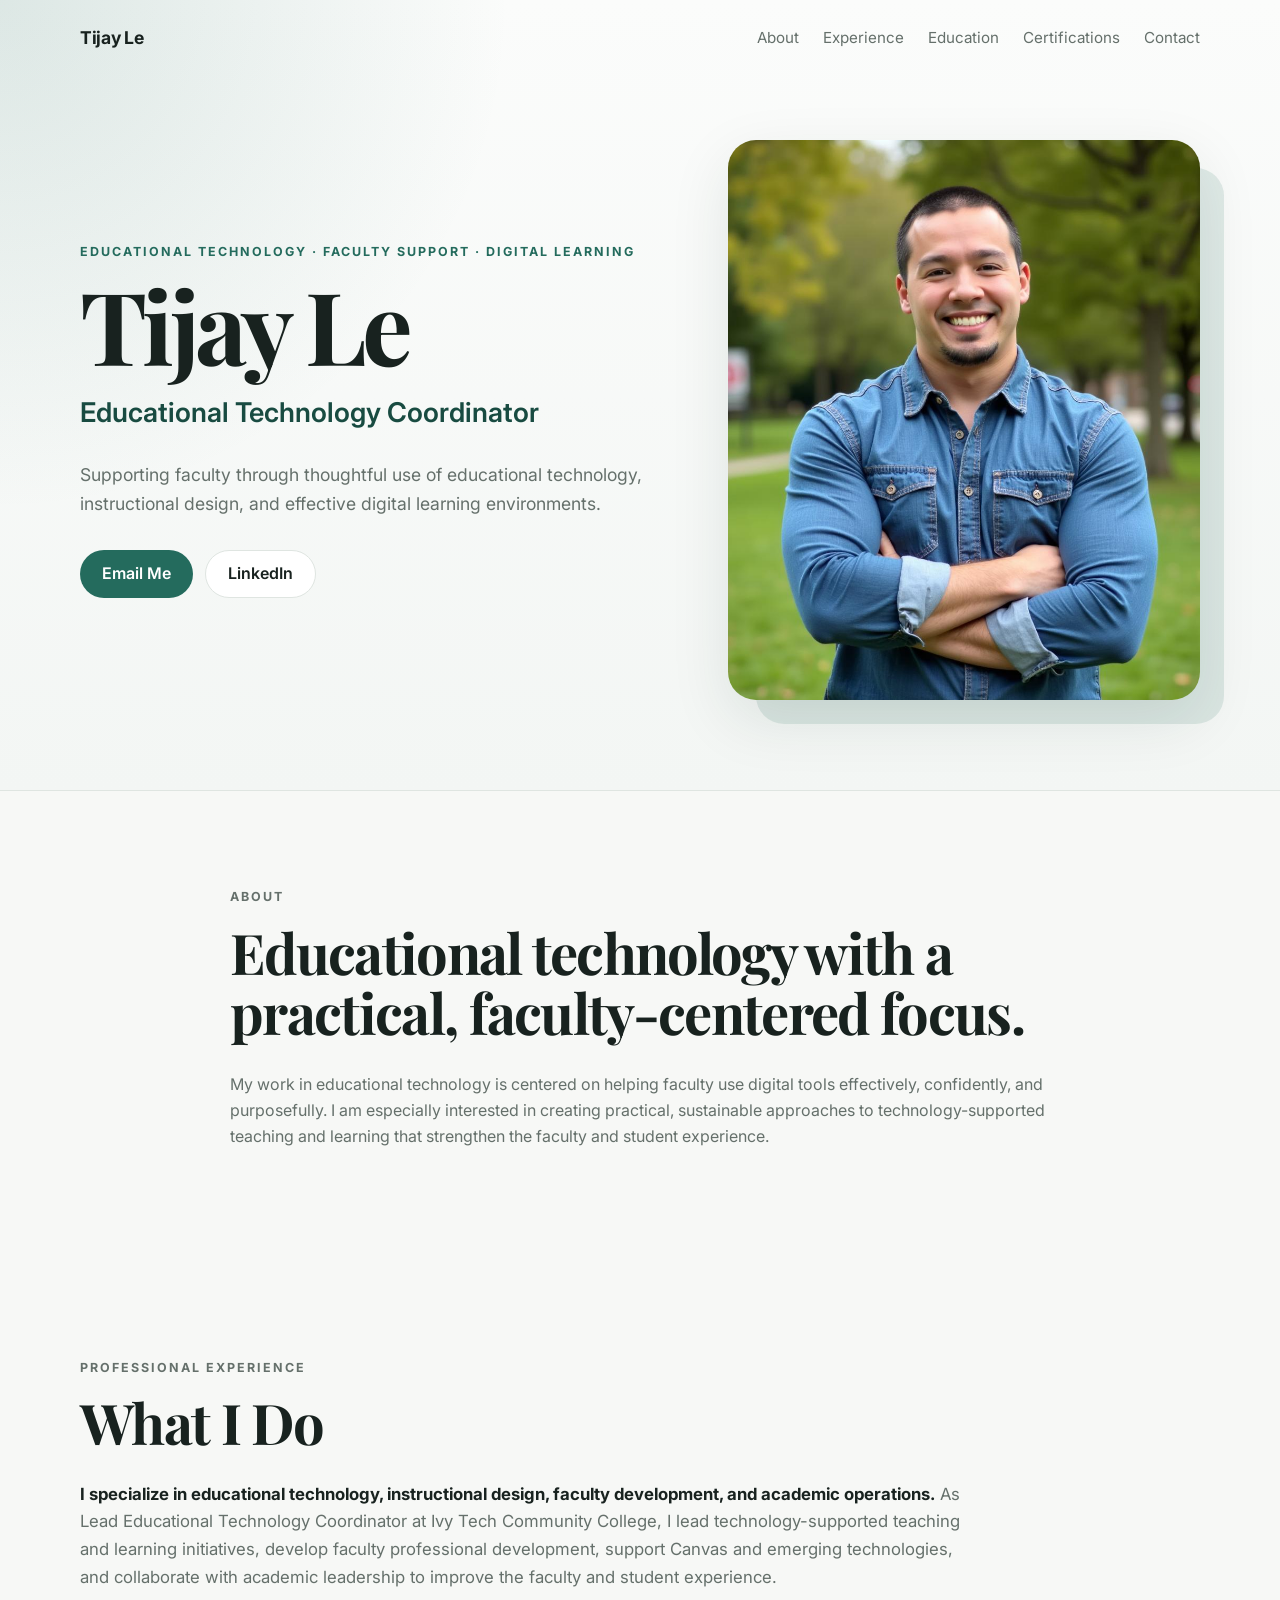
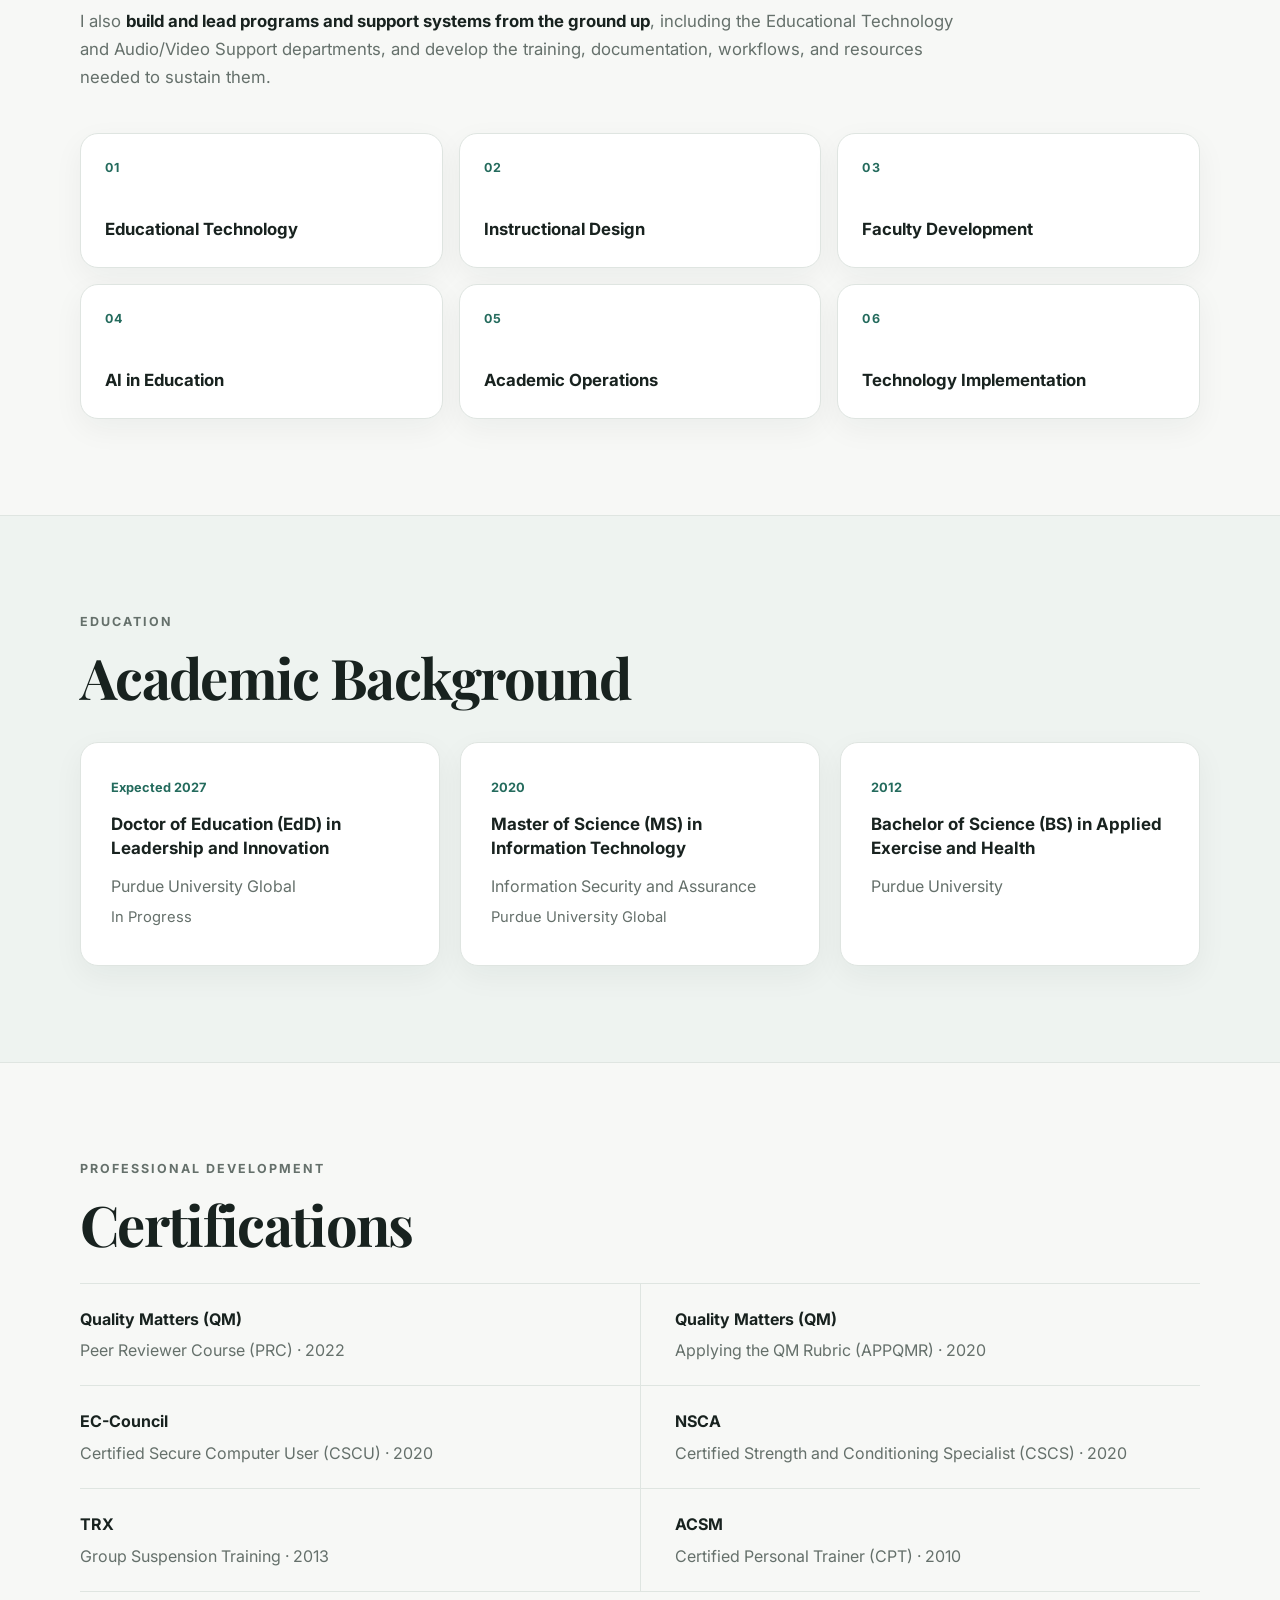
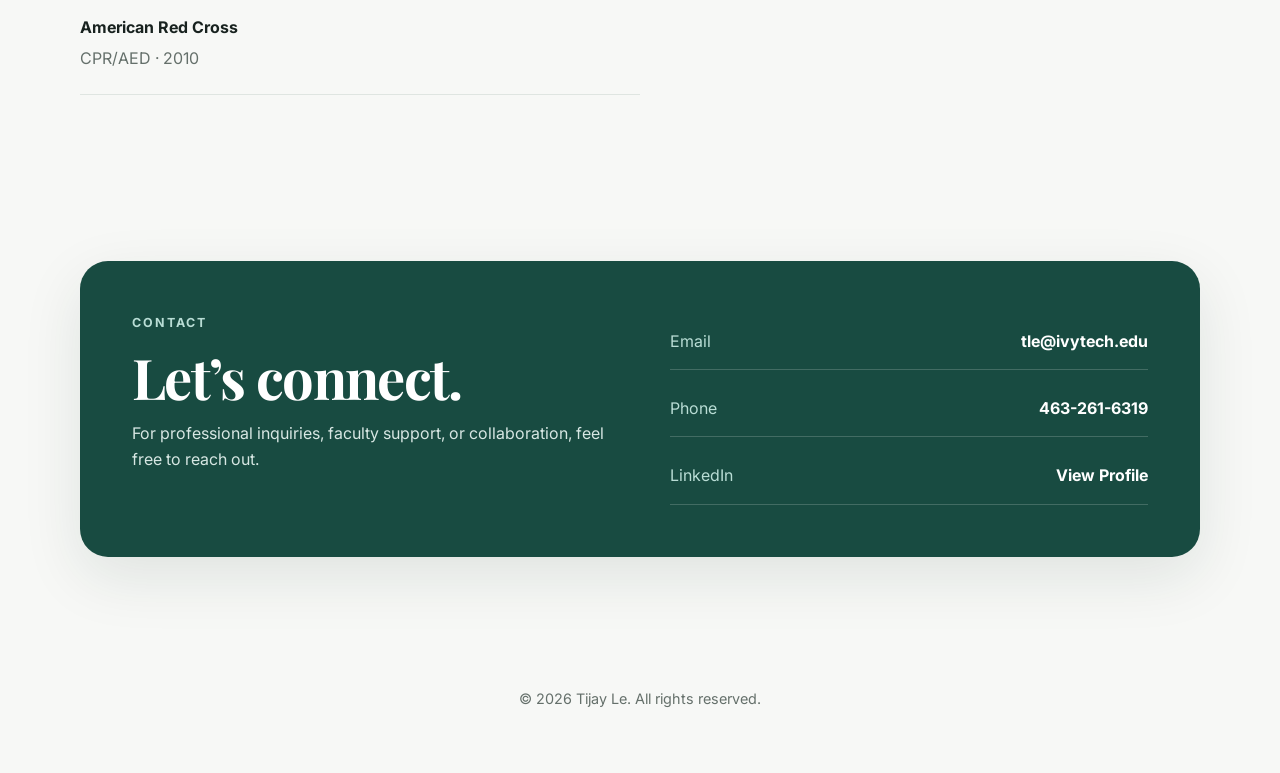
==== index.html @ 530d63e4 "Add files via upload" ====
<!DOCTYPE html>
<html lang="en">
<head>
  <meta charset="UTF-8" />
  <meta name="viewport" content="width=device-width, initial-scale=1.0" />
  <meta name="description" content="Professional profile and contact information for Tijay Le, Educational Technology Coordinator." />
  <title>Tijay Le | Educational Technology Coordinator</title>
  <link rel="preconnect" href="https://fonts.googleapis.com">
  <link rel="preconnect" href="https://fonts.gstatic.com" crossorigin>
  <link href="https://fonts.googleapis.com/css2?family=Inter:wght@400;500;600;700&family=Playfair+Display:wght@700&display=swap" rel="stylesheet">
  <link rel="stylesheet" href="styles.css" />
</head>
<body>
  <header class="hero">
    <nav class="nav container">
      <a class="brand" href="#top">Tijay Le</a>
      <div class="nav-links">
        <a href="#about">About</a>
        <a href="#experience">Experience</a>
        <a href="#education">Education</a>
        <a href="#certifications">Certifications</a>
        <a href="#contact">Contact</a>
      </div>
    </nav>

    <div id="top" class="hero-content container">
      <div class="hero-text">
        <p class="eyebrow">Educational Technology · Faculty Support · Digital Learning</p>
        <h1>Tijay Le</h1>
        <h2>Educational Technology Coordinator</h2>
        <p class="intro">
          Supporting faculty through thoughtful use of educational technology,
          instructional design, and effective digital learning environments.
        </p>
        <div class="hero-actions">
          <a class="button primary" href="mailto:tle@ivytech.edu">Email Me</a>
          <a class="button secondary" href="https://www.linkedin.com/in/tijay-le-msit-1ab951109" target="_blank" rel="noopener noreferrer">LinkedIn</a>
        </div>
      </div>

      <div class="photo-wrap">
        <img src="profile.jpg" alt="Professional portrait of Tijay Le" />
      </div>
    </div>
  </header>

  <main>
    <section id="about" class="section">
      <div class="container narrow">
        <p class="section-kicker">About</p>
        <h2>Educational technology with a practical, faculty-centered focus.</h2>
        <p>
          My work in educational technology is centered on helping faculty use digital tools
          effectively, confidently, and purposefully. I am especially interested in creating practical,
          sustainable approaches to technology-supported teaching and learning that strengthen the
          faculty and student experience.
        </p>
      </div>
    </section>


    <section id="experience" class="section experience-section">
      <div class="container">
        <p class="section-kicker">Professional Experience</p>
        <h2>What I Do</h2>

        <div class="experience-copy">
          <p>
            <strong>I specialize in educational technology, instructional design, faculty development,
            and academic operations.</strong> As Lead Educational Technology Coordinator at Ivy Tech
            Community College, I lead technology-supported teaching and learning initiatives, develop
            faculty professional development, support Canvas and emerging technologies, and collaborate
            with academic leadership to improve the faculty and student experience.
          </p>
          <p>
            I also <strong>build and lead programs and support systems from the ground up</strong>,
            including the Educational Technology and Audio/Video Support departments, and develop the
            training, documentation, workflows, and resources needed to sustain them.
          </p>
        </div>

        <div class="specialty-grid">
          <div class="specialty-card"><span class="specialty-icon">01</span><strong>Educational Technology</strong></div>
          <div class="specialty-card"><span class="specialty-icon">02</span><strong>Instructional Design</strong></div>
          <div class="specialty-card"><span class="specialty-icon">03</span><strong>Faculty Development</strong></div>
          <div class="specialty-card"><span class="specialty-icon">04</span><strong>AI in Education</strong></div>
          <div class="specialty-card"><span class="specialty-icon">05</span><strong>Academic Operations</strong></div>
          <div class="specialty-card"><span class="specialty-icon">06</span><strong>Technology Implementation</strong></div>
        </div>
      </div>
    </section>

    <section id="education" class="section alt">
      <div class="container">
        <p class="section-kicker">Education</p>
        <h2>Academic Background</h2>

        <div class="cards">
          <article class="card">
            <span class="year">Expected 2027</span>
            <h3>Doctor of Education (EdD) in Leadership and Innovation</h3>
            <p>Purdue University Global</p>
            <p class="muted">In Progress</p>
          </article>

          <article class="card">
            <span class="year">2020</span>
            <h3>Master of Science (MS) in Information Technology</h3>
            <p>Information Security and Assurance</p>
            <p class="muted">Purdue University Global</p>
          </article>

          <article class="card">
            <span class="year">2012</span>
            <h3>Bachelor of Science (BS) in Applied Exercise and Health</h3>
            <p>Purdue University</p>
          </article>
        </div>
      </div>
    </section>

    <section id="certifications" class="section">
      <div class="container">
        <p class="section-kicker">Professional Development</p>
        <h2>Certifications</h2>

        <div class="cert-grid">
          <div class="cert"><strong>Quality Matters (QM)</strong><span>Peer Reviewer Course (PRC) · 2022</span></div>
          <div class="cert"><strong>Quality Matters (QM)</strong><span>Applying the QM Rubric (APPQMR) · 2020</span></div>
          <div class="cert"><strong>EC-Council</strong><span>Certified Secure Computer User (CSCU) · 2020</span></div>
          <div class="cert"><strong>NSCA</strong><span>Certified Strength and Conditioning Specialist (CSCS) · 2020</span></div>
          <div class="cert"><strong>TRX</strong><span>Group Suspension Training · 2013</span></div>
          <div class="cert"><strong>ACSM</strong><span>Certified Personal Trainer (CPT) · 2010</span></div>
          <div class="cert"><strong>American Red Cross</strong><span>CPR/AED · 2010</span></div>
        </div>
      </div>
    </section>

    <section id="contact" class="section contact-section">
      <div class="container contact-box">
        <div>
          <p class="section-kicker">Contact</p>
          <h2>Let’s connect.</h2>
          <p>For professional inquiries, faculty support, or collaboration, feel free to reach out.</p>
        </div>

        <div class="contact-links">
          <a href="mailto:tle@ivytech.edu">
            <span>Email</span>
            <strong>tle@ivytech.edu</strong>
          </a>
          <a href="tel:+14632616319">
            <span>Phone</span>
            <strong>463-261-6319</strong>
          </a>
          <a href="https://www.linkedin.com/in/tijay-le-msit-1ab951109" target="_blank" rel="noopener noreferrer">
            <span>LinkedIn</span>
            <strong>View Profile</strong>
          </a>
        </div>
      </div>
    </section>
  </main>

  <footer>
    <div class="container">
      <p>&copy; <span id="year"></span> Tijay Le. All rights reserved.</p>
    </div>
  </footer>

  <script>
    document.getElementById("year").textContent = new Date().getFullYear();
  </script>
</body>
</html>
---- styles.css ----
:root {
  --bg: #f7f8f6;
  --surface: #ffffff;
  --text: #18221f;
  --muted: #65706b;
  --accent: #246b5d;
  --accent-dark: #184b41;
  --line: #dfe5e1;
  --shadow: 0 20px 60px rgba(20, 45, 38, 0.10);
  --radius: 18px;
}

* {
  box-sizing: border-box;
}

html {
  scroll-behavior: smooth;
}

body {
  margin: 0;
  font-family: "Inter", system-ui, -apple-system, BlinkMacSystemFont, "Segoe UI", sans-serif;
  background: var(--bg);
  color: var(--text);
  line-height: 1.65;
}

a {
  color: inherit;
  text-decoration: none;
}

.container {
  width: min(1120px, calc(100% - 40px));
  margin: 0 auto;
}

.narrow {
  max-width: 820px;
}

.hero {
  background:
    radial-gradient(circle at top left, rgba(36, 107, 93, 0.14), transparent 34%),
    linear-gradient(180deg, #fbfcfb 0%, #f3f6f4 100%);
  border-bottom: 1px solid var(--line);
}

.nav {
  min-height: 76px;
  display: flex;
  align-items: center;
  justify-content: space-between;
  gap: 24px;
}

.brand {
  font-weight: 700;
  letter-spacing: -0.02em;
  font-size: 1.1rem;
}

.nav-links {
  display: flex;
  gap: 24px;
  color: var(--muted);
  font-size: 0.95rem;
}

.nav-links a:hover {
  color: var(--accent);
}

.hero-content {
  min-height: 650px;
  display: grid;
  grid-template-columns: 1.1fr 0.9fr;
  align-items: center;
  gap: 72px;
  padding: 64px 0 90px;
}

.eyebrow,
.section-kicker {
  text-transform: uppercase;
  letter-spacing: 0.16em;
  font-size: 0.78rem;
  font-weight: 700;
  color: var(--accent);
  margin-bottom: 14px;
}

h1, h2, h3, p {
  margin-top: 0;
}

.hero h1 {
  font-family: "Playfair Display", Georgia, serif;
  font-size: clamp(3.6rem, 8vw, 6.3rem);
  line-height: 0.95;
  letter-spacing: -0.045em;
  margin-bottom: 18px;
}

.hero h2 {
  font-size: clamp(1.25rem, 3vw, 1.7rem);
  font-weight: 600;
  color: var(--accent-dark);
  margin-bottom: 24px;
}

.intro {
  color: var(--muted);
  font-size: 1.1rem;
  max-width: 660px;
}

.hero-actions {
  display: flex;
  flex-wrap: wrap;
  gap: 12px;
  margin-top: 32px;
}

.button {
  display: inline-flex;
  align-items: center;
  justify-content: center;
  min-height: 48px;
  padding: 0 22px;
  border-radius: 999px;
  font-weight: 600;
  transition: 0.2s ease;
}

.button.primary {
  background: var(--accent);
  color: #fff;
}

.button.primary:hover {
  background: var(--accent-dark);
  transform: translateY(-1px);
}

.button.secondary {
  border: 1px solid var(--line);
  background: var(--surface);
}

.button.secondary:hover {
  border-color: var(--accent);
  color: var(--accent);
}

.photo-wrap {
  position: relative;
}

.photo-wrap::before {
  content: "";
  position: absolute;
  inset: 28px -24px -24px 28px;
  border-radius: 28px;
  background: rgba(36, 107, 93, 0.12);
  z-index: 0;
}

.photo-wrap img {
  position: relative;
  z-index: 1;
  display: block;
  width: 100%;
  max-height: 560px;
  object-fit: cover;
  object-position: center top;
  border-radius: 28px;
  box-shadow: var(--shadow);
}

.section {
  padding: 96px 0;
}

.section.alt {
  background: #eef3f0;
  border-top: 1px solid var(--line);
  border-bottom: 1px solid var(--line);
}

.section h2 {
  font-family: "Playfair Display", Georgia, serif;
  font-size: clamp(2.2rem, 5vw, 3.5rem);
  line-height: 1.08;
  letter-spacing: -0.03em;
  margin-bottom: 28px;
}

.section p {
  color: var(--muted);
}

.cards {
  display: grid;
  grid-template-columns: repeat(3, 1fr);
  gap: 20px;
  margin-top: 34px;
}

.card {
  background: var(--surface);
  padding: 30px;
  border: 1px solid var(--line);
  border-radius: var(--radius);
  box-shadow: 0 10px 30px rgba(20, 45, 38, 0.05);
}

.year {
  display: inline-block;
  font-size: 0.8rem;
  font-weight: 700;
  color: var(--accent);
  margin-bottom: 14px;
}

.card h3 {
  font-size: 1.06rem;
  line-height: 1.45;
  margin-bottom: 12px;
}

.card p {
  margin-bottom: 6px;
}

.muted {
  font-size: 0.92rem;
}

.cert-grid {
  display: grid;
  grid-template-columns: repeat(2, 1fr);
  border-top: 1px solid var(--line);
  margin-top: 28px;
}

.cert {
  display: flex;
  flex-direction: column;
  gap: 5px;
  padding: 22px 18px 22px 0;
  border-bottom: 1px solid var(--line);
}

.cert:nth-child(odd) {
  padding-right: 34px;
}

.cert:nth-child(even) {
  padding-left: 34px;
  border-left: 1px solid var(--line);
}

.cert span {
  color: var(--muted);
}

.contact-section {
  padding-top: 70px;
}

.contact-box {
  background: var(--accent-dark);
  color: #fff;
  padding: 52px;
  border-radius: 28px;
  display: grid;
  grid-template-columns: 1fr 1fr;
  gap: 60px;
  box-shadow: var(--shadow);
}

.contact-box .section-kicker {
  color: #b9ddd5;
}

.contact-box h2 {
  margin-bottom: 12px;
}

.contact-box p {
  color: #d7e7e3;
}

.contact-links {
  display: grid;
  gap: 10px;
}

.contact-links a {
  display: flex;
  align-items: center;
  justify-content: space-between;
  gap: 20px;
  padding: 15px 0;
  border-bottom: 1px solid rgba(255,255,255,0.18);
}

.contact-links span {
  color: #b9ddd5;
}

footer {
  padding: 34px 0 48px;
  color: var(--muted);
  text-align: center;
  font-size: 0.9rem;
}


.experience-copy {
  max-width: 900px;
  font-size: 1.05rem;
  margin-bottom: 42px;
}

.experience-copy strong {
  color: var(--text);
}

.specialty-grid {
  display: grid;
  grid-template-columns: repeat(3, 1fr);
  gap: 16px;
}

.specialty-card {
  min-height: 135px;
  padding: 24px;
  background: var(--surface);
  border: 1px solid var(--line);
  border-radius: var(--radius);
  display: flex;
  flex-direction: column;
  justify-content: space-between;
  box-shadow: 0 10px 30px rgba(20, 45, 38, 0.05);
  transition: transform 0.2s ease, border-color 0.2s ease;
}

.specialty-card:hover {
  transform: translateY(-3px);
  border-color: var(--accent);
}

.specialty-icon {
  color: var(--accent);
  font-size: 0.78rem;
  font-weight: 700;
  letter-spacing: 0.1em;
}

.specialty-card strong {
  font-size: 1.05rem;
}


@media (max-width: 820px) {
  .nav-links {
    display: none;
  }

  .hero-content {
    grid-template-columns: 1fr;
    min-height: auto;
    gap: 48px;
    padding-top: 40px;
  }

  .photo-wrap {
    max-width: 520px;
  }

  .cards,
  .specialty-grid,
  .contact-box {
    grid-template-columns: 1fr;
  }

  .cert-grid {
    grid-template-columns: 1fr;
  }

  .cert:nth-child(even) {
    padding-left: 0;
    border-left: 0;
  }

  .cert:nth-child(odd) {
    padding-right: 0;
  }

  .contact-box {
    padding: 34px 26px;
    gap: 30px;
  }
}

@media (max-width: 520px) {
  .container {
    width: min(100% - 28px, 1120px);
  }

  .hero h1 {
    font-size: 3.2rem;
  }

  .section {
    padding: 72px 0;
  }

  .contact-links a {
    flex-direction: column;
    align-items: flex-start;
    gap: 2px;
  }
}
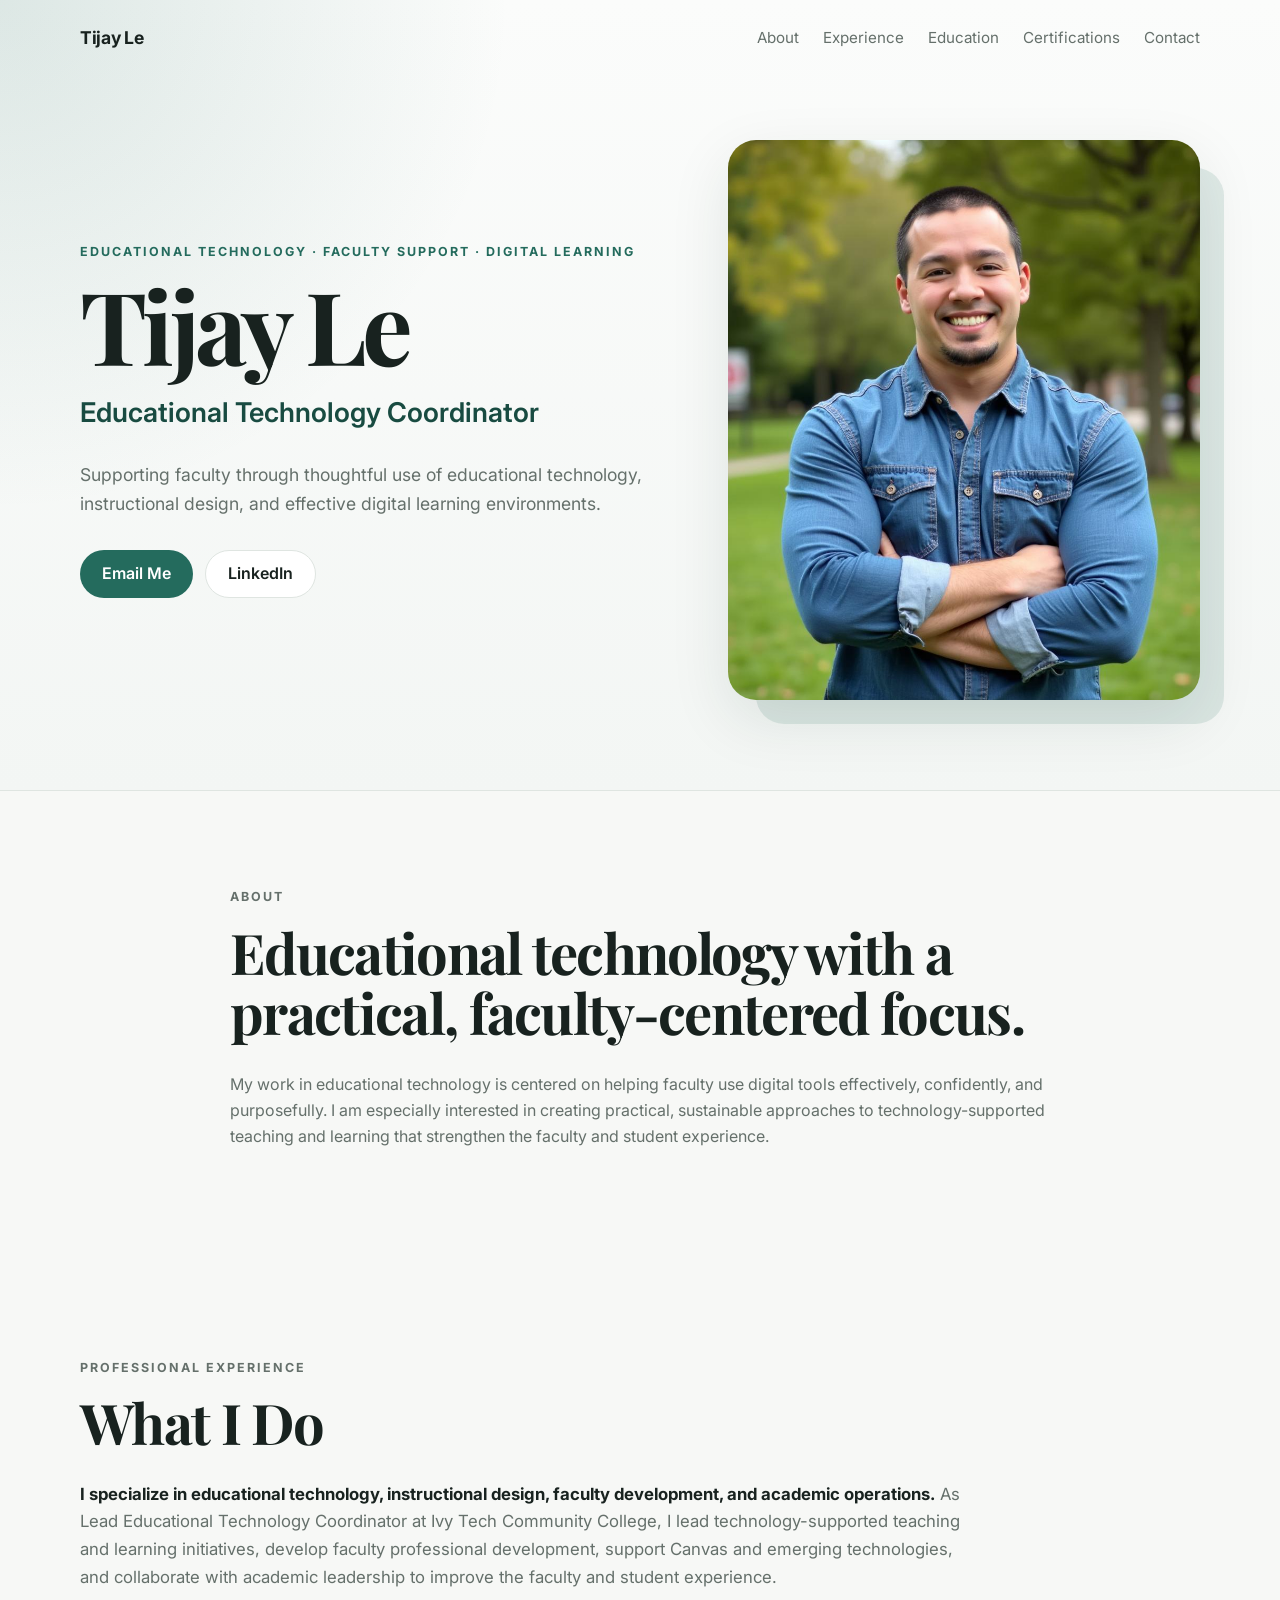
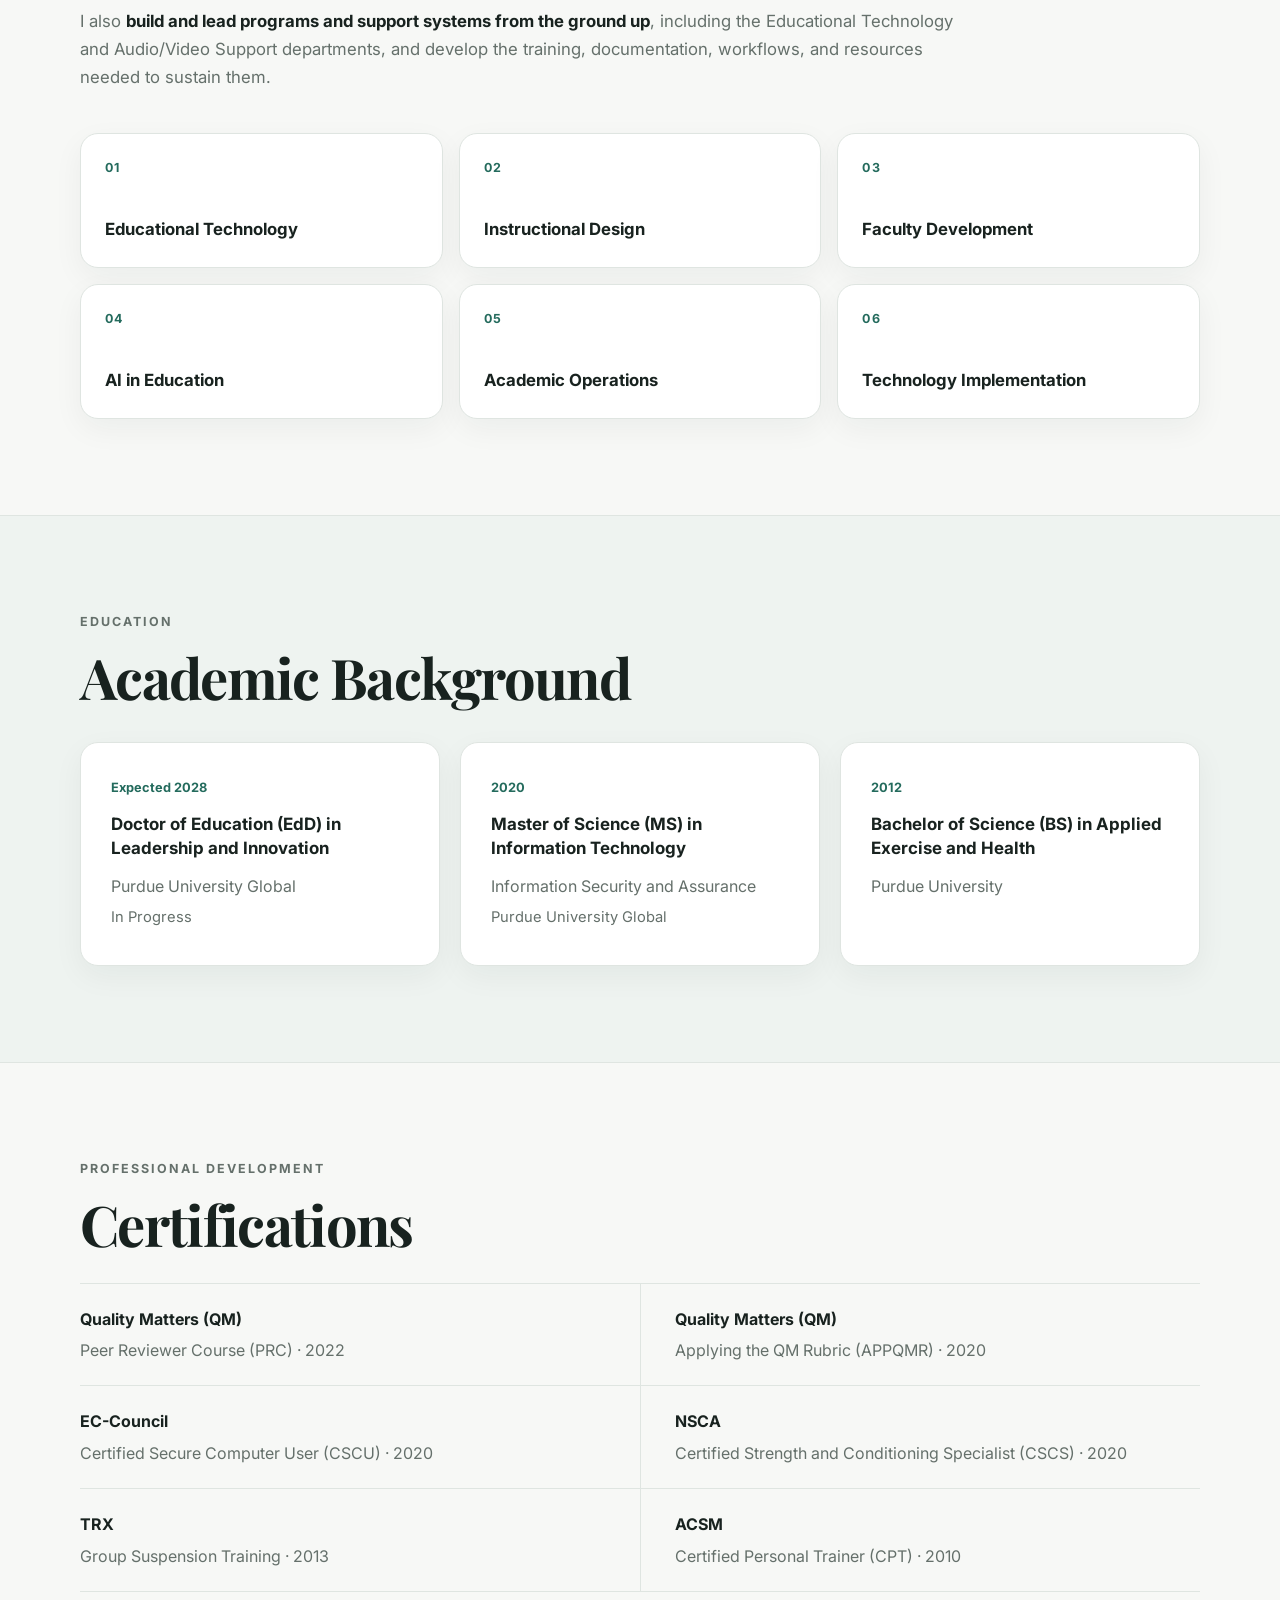
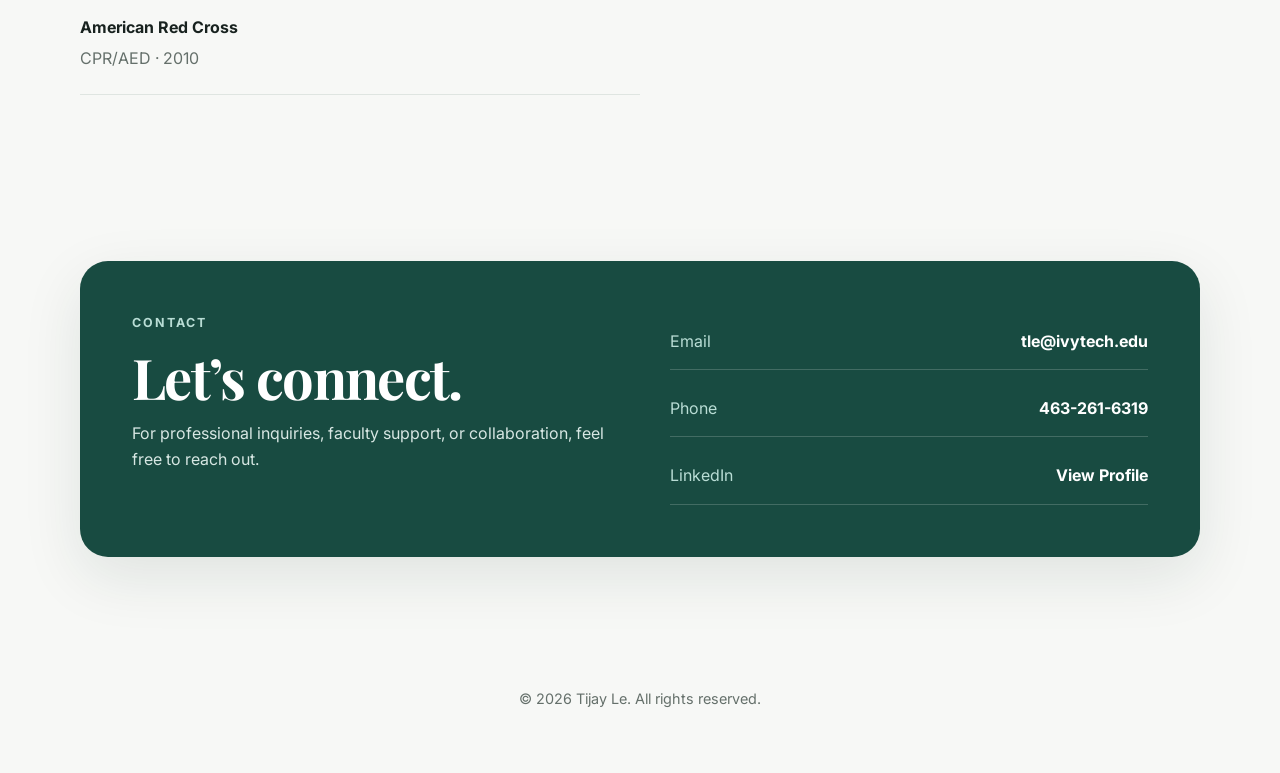
==== commit 16dbeac2: "Update expected graduation year from 2027 to 2028" ====
--- a/index.html
+++ b/index.html
@@ -97,7 +97,7 @@
 
         <div class="cards">
           <article class="card">
-            <span class="year">Expected 2027</span>
+            <span class="year">Expected 2028</span>
             <h3>Doctor of Education (EdD) in Leadership and Innovation</h3>
             <p>Purdue University Global</p>
             <p class="muted">In Progress</p>
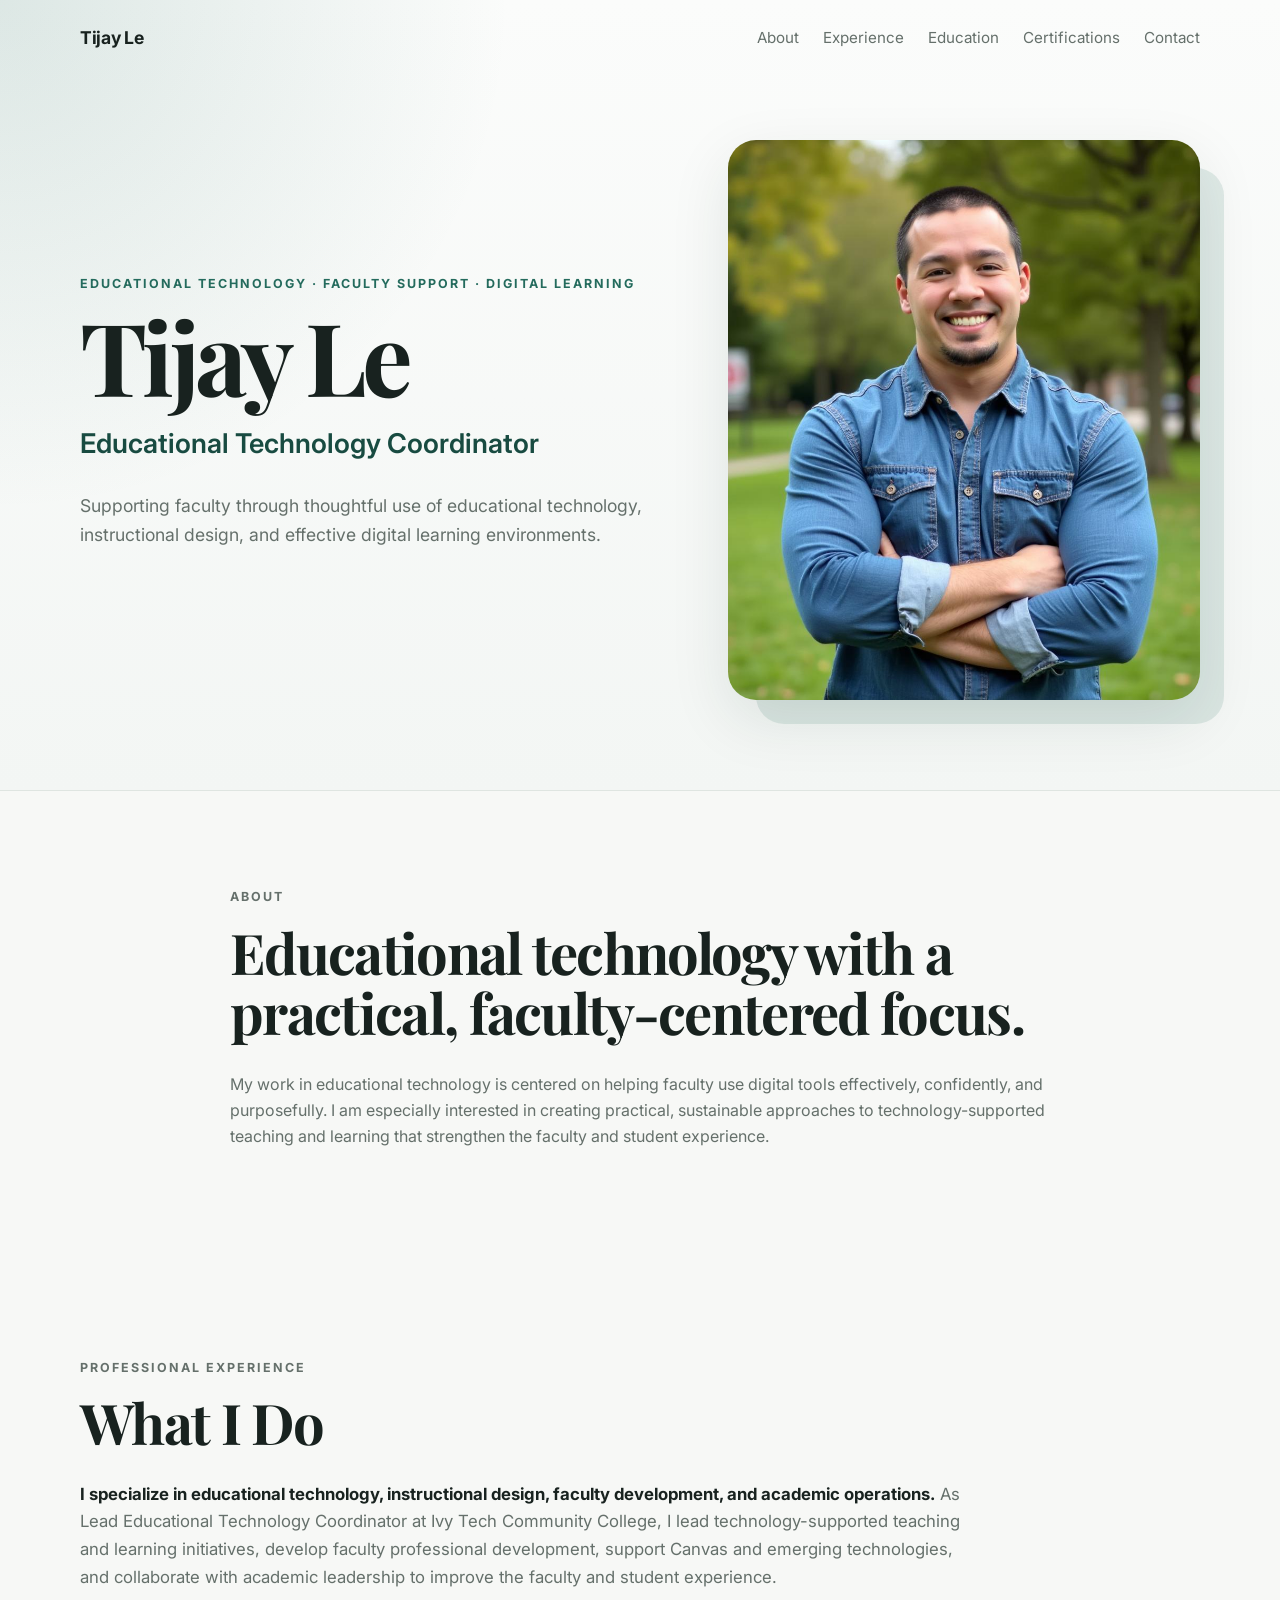
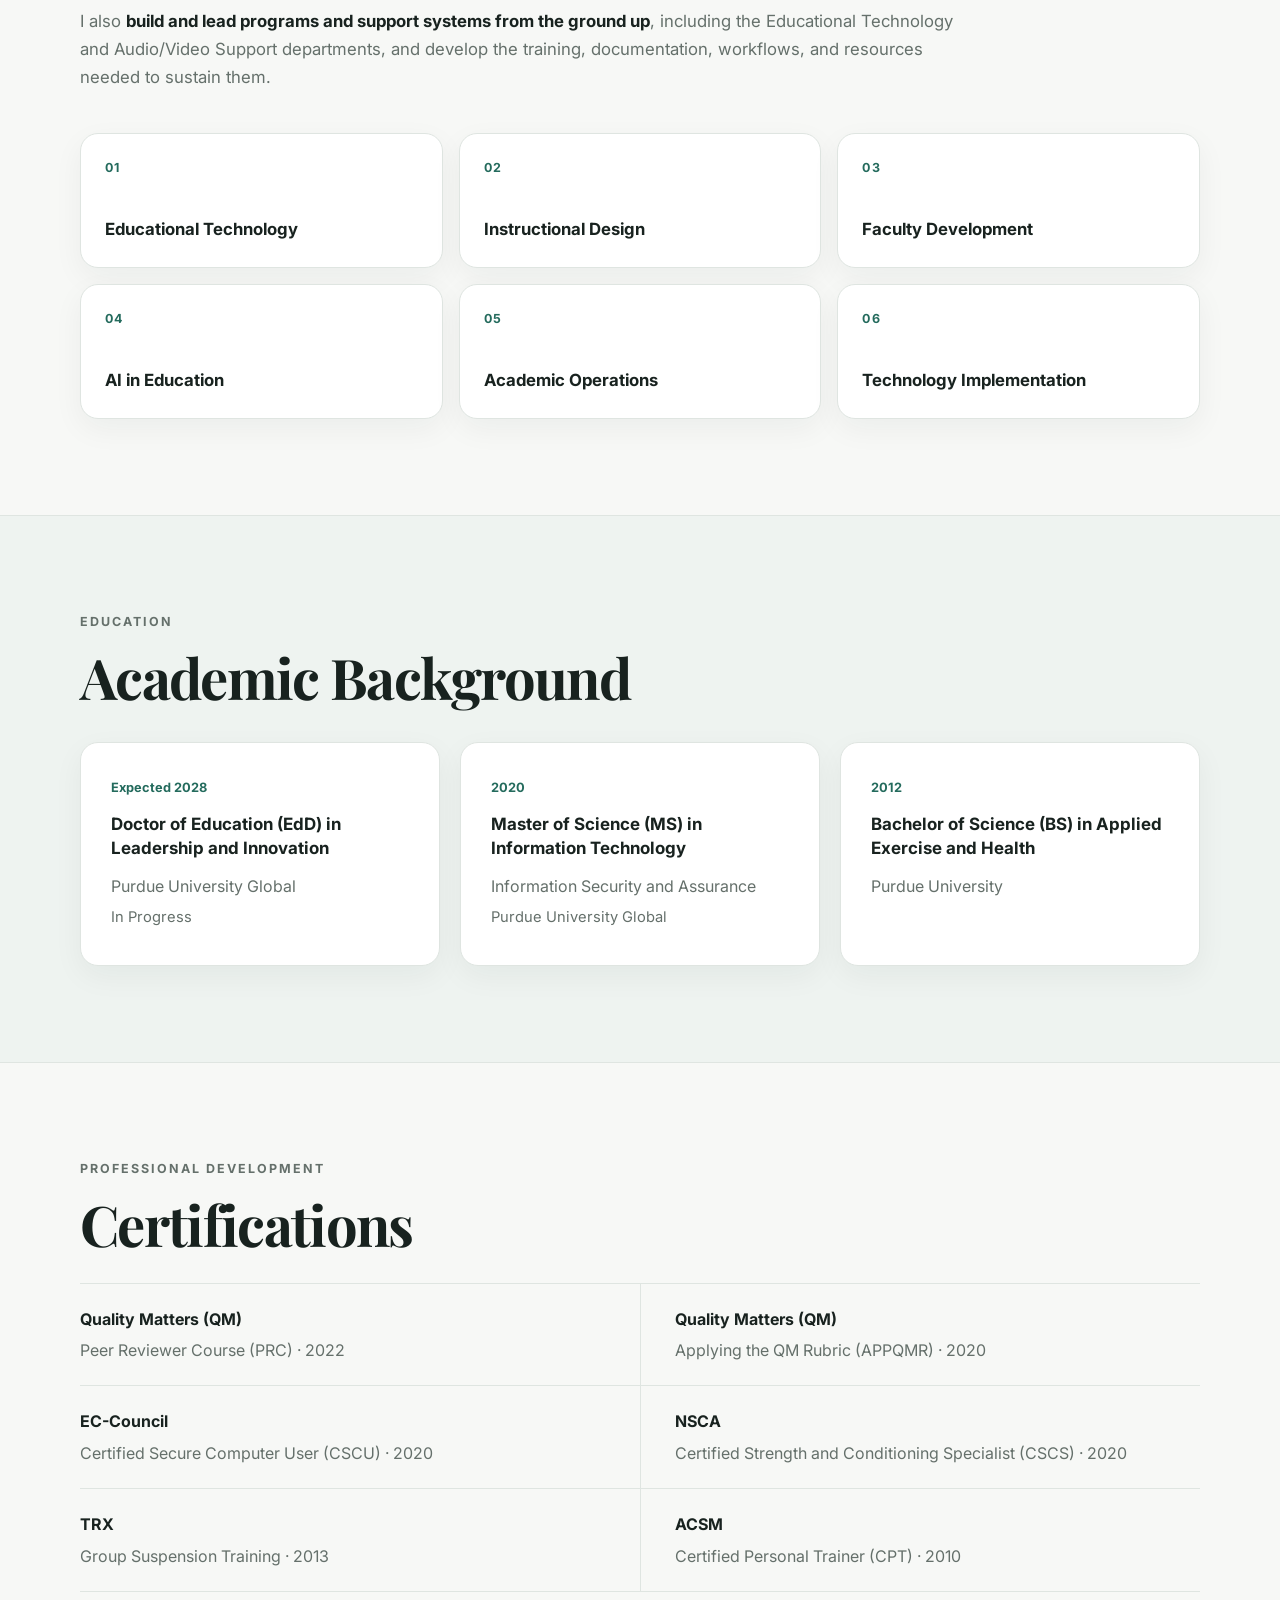
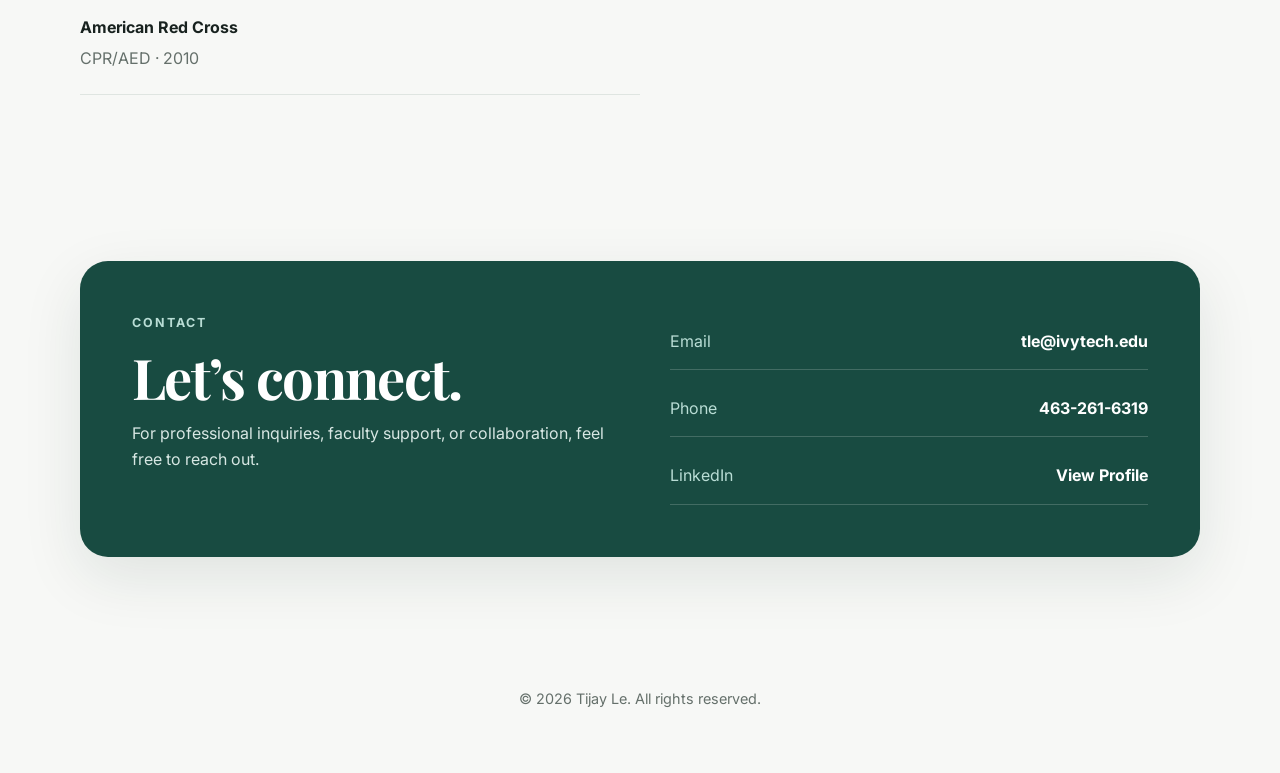
==== commit c497f41f: "Refactor hero section in index.html" ====
--- a/index.html
+++ b/index.html
@@ -23,20 +23,16 @@
       </div>
     </nav>
 
-    <div id="top" class="hero-content container">
-      <div class="hero-text">
-        <p class="eyebrow">Educational Technology · Faculty Support · Digital Learning</p>
-        <h1>Tijay Le</h1>
-        <h2>Educational Technology Coordinator</h2>
-        <p class="intro">
-          Supporting faculty through thoughtful use of educational technology,
-          instructional design, and effective digital learning environments.
-        </p>
-        <div class="hero-actions">
-          <a class="button primary" href="mailto:tle@ivytech.edu">Email Me</a>
-          <a class="button secondary" href="https://www.linkedin.com/in/tijay-le-msit-1ab951109" target="_blank" rel="noopener noreferrer">LinkedIn</a>
-        </div>
-      </div>
+<div id="top" class="hero-content container">
+  <div class="hero-text">
+    <p class="eyebrow">Educational Technology · Faculty Support · Digital Learning</p>
+    <h1>Tijay Le</h1>
+    <h2>Educational Technology Coordinator</h2>
+    <p class="intro">
+      Supporting faculty through thoughtful use of educational technology,
+      instructional design, and effective digital learning environments.
+    </p>
+  </div>
 
       <div class="photo-wrap">
         <img src="profile.jpg" alt="Professional portrait of Tijay Le" />
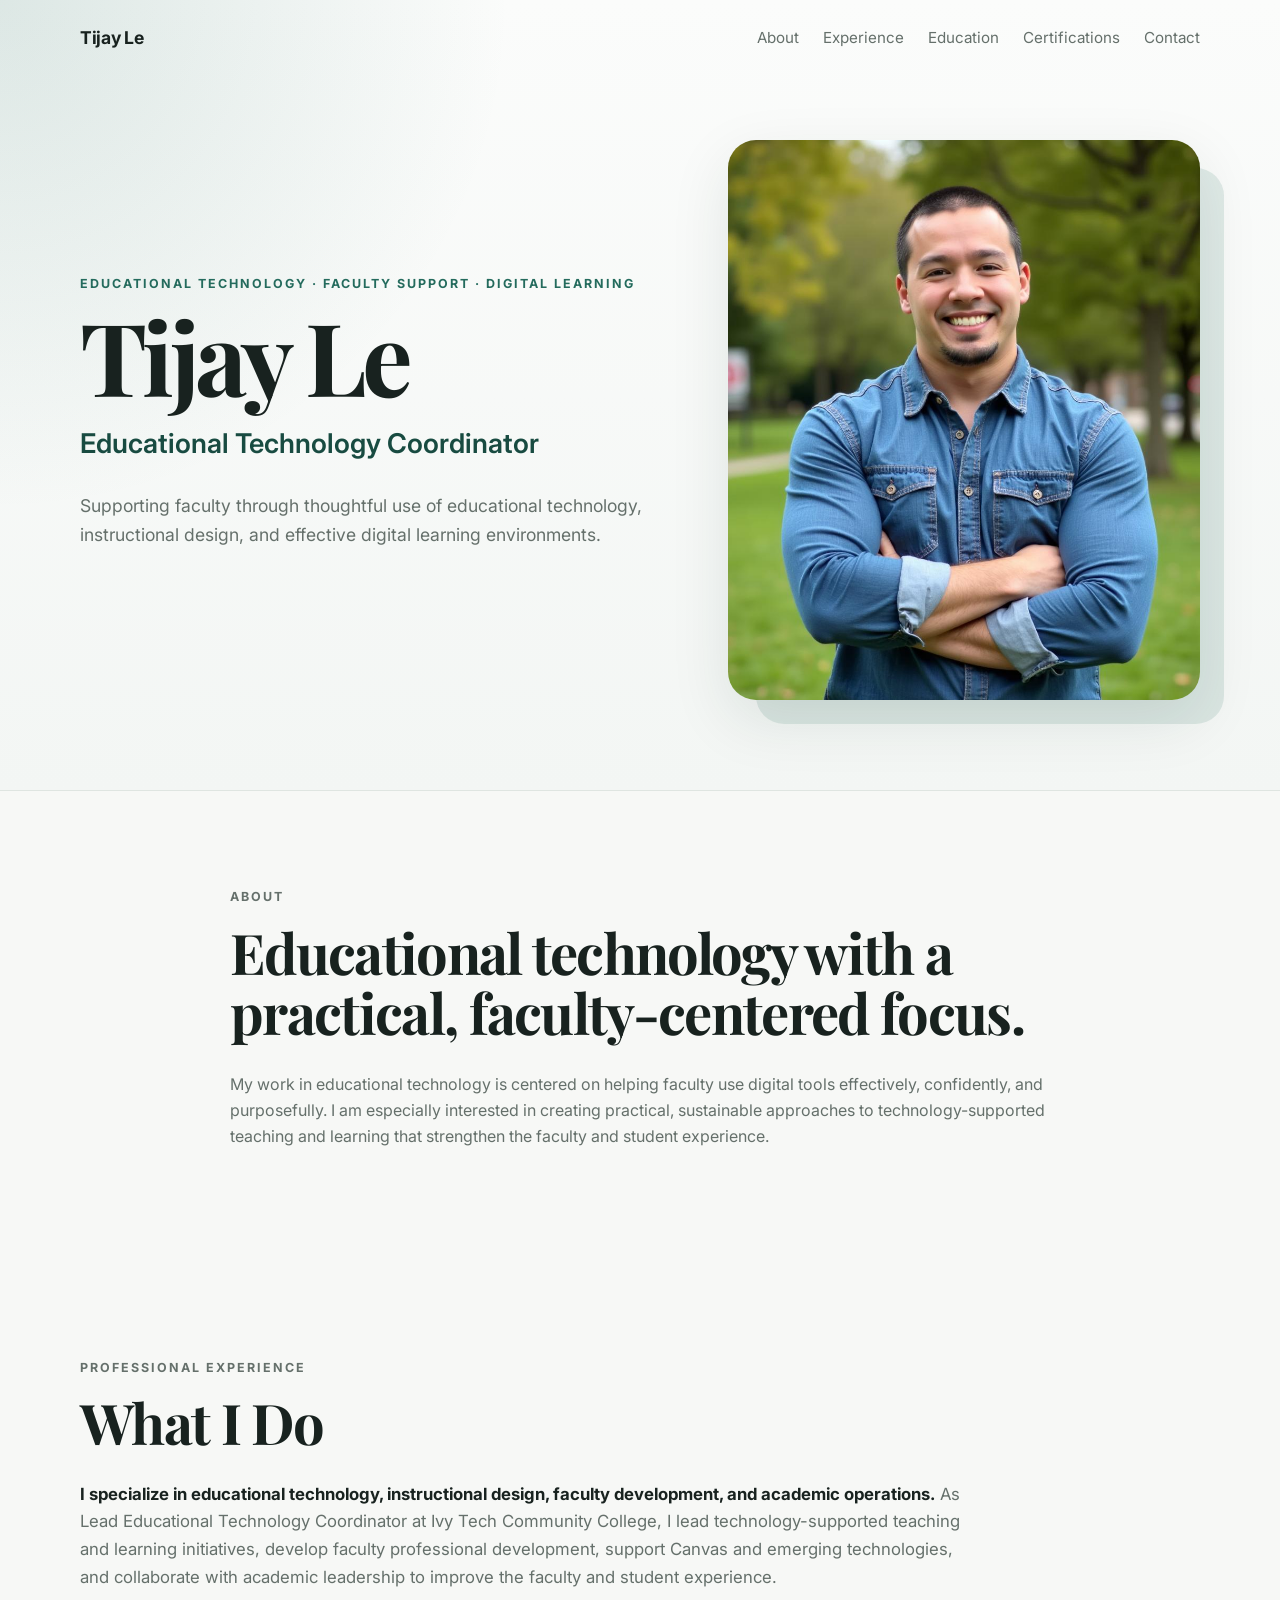
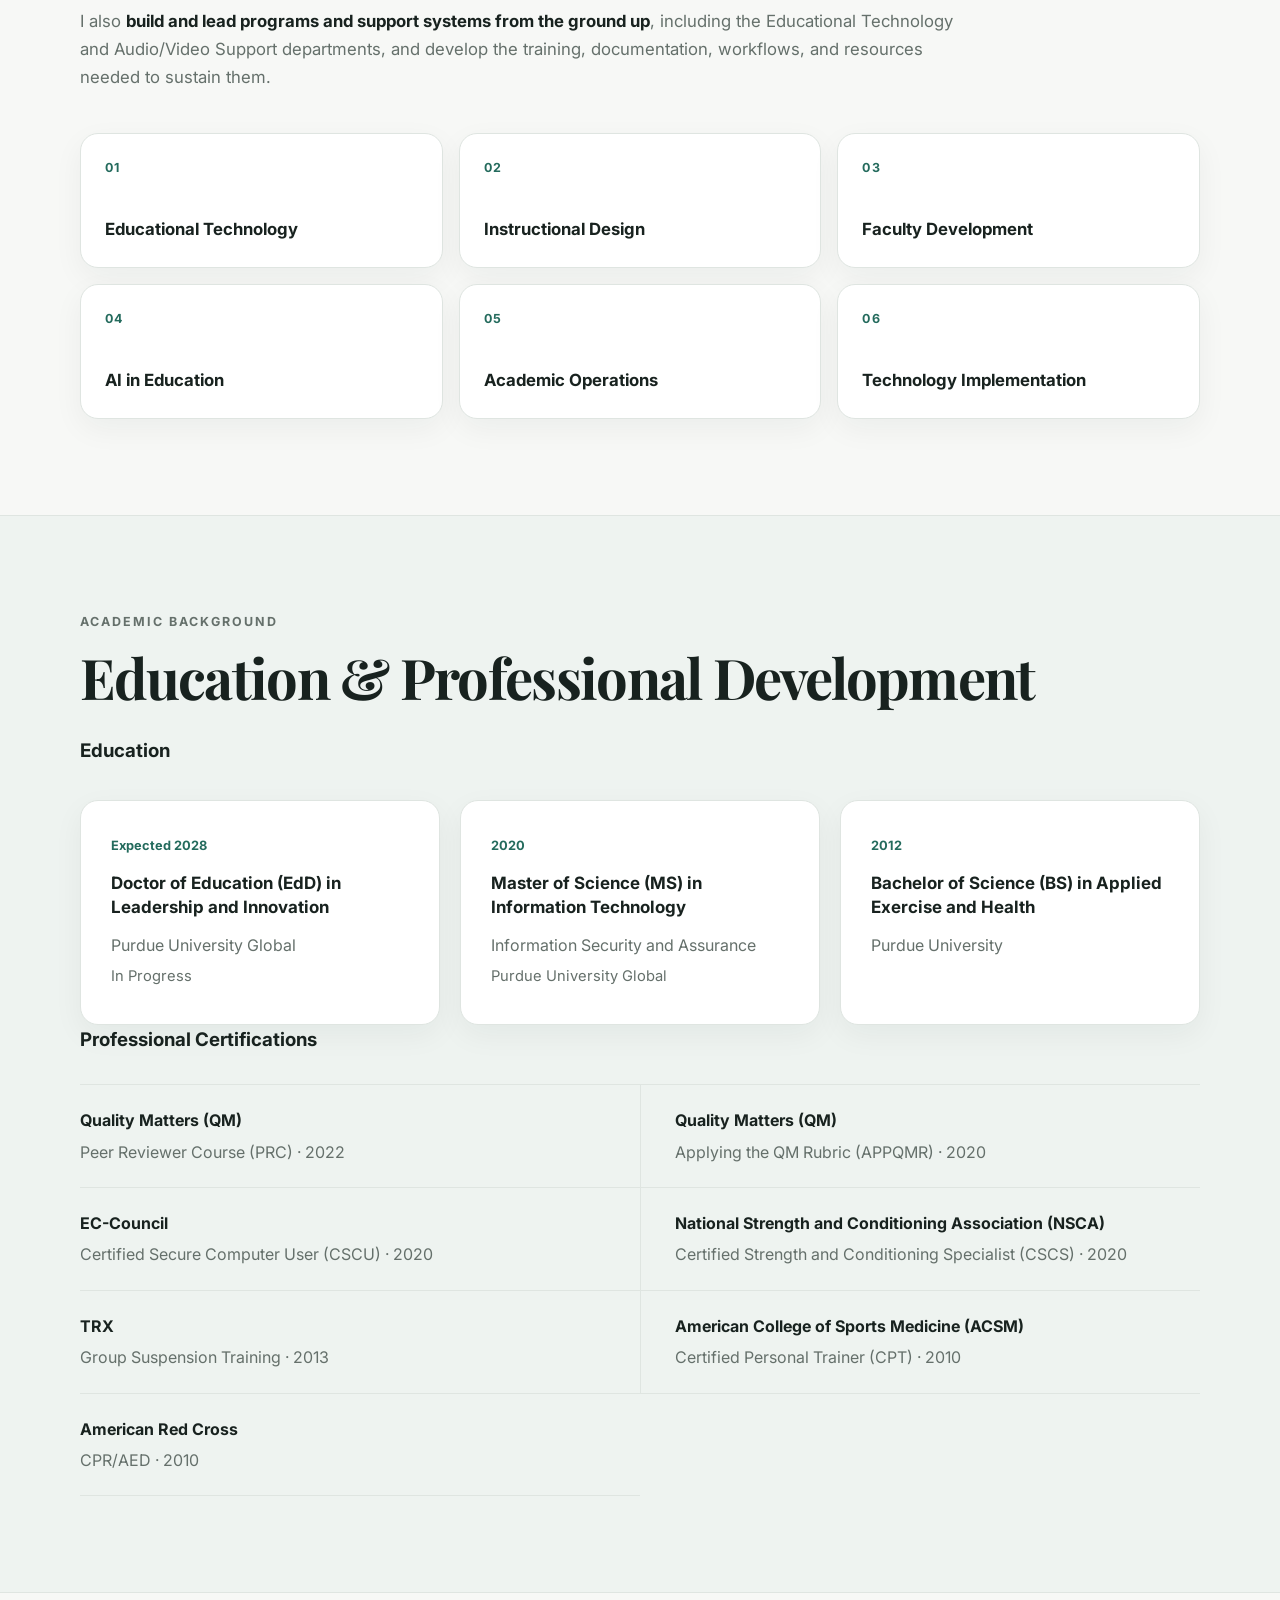
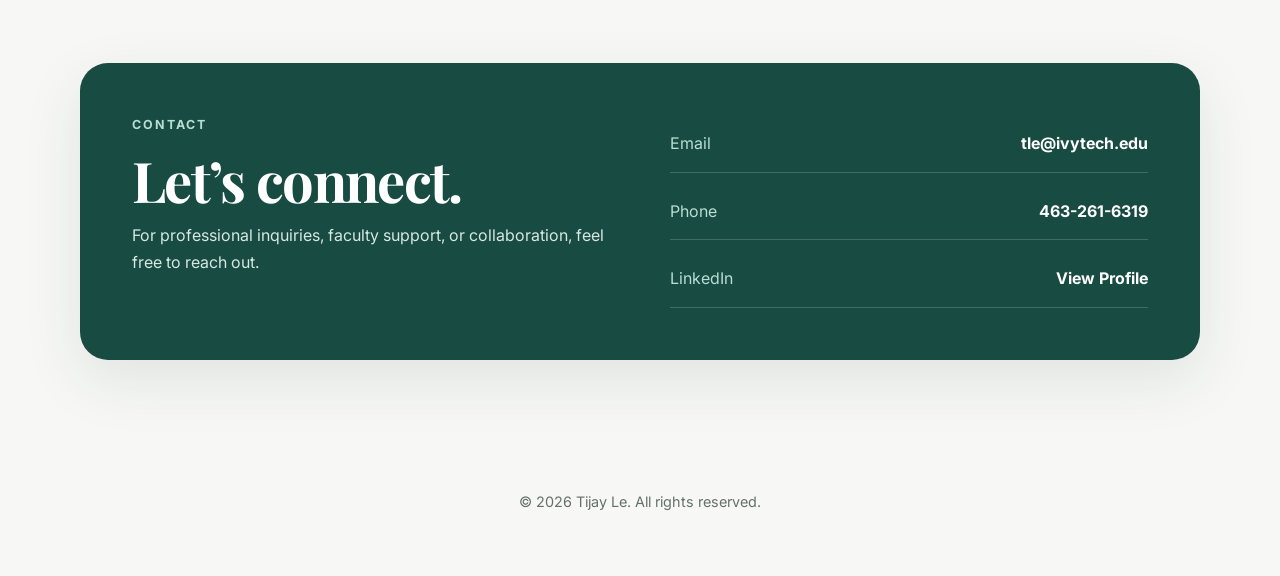
==== commit 65d3c2c3: "Refactor education and certification sections Updated education and certification sections with impr" ====
--- a/index.html
+++ b/index.html
@@ -87,50 +87,81 @@
     </section>
 
     <section id="education" class="section alt">
-      <div class="container">
-        <p class="section-kicker">Education</p>
-        <h2>Academic Background</h2>
-
-        <div class="cards">
-          <article class="card">
-            <span class="year">Expected 2028</span>
-            <h3>Doctor of Education (EdD) in Leadership and Innovation</h3>
-            <p>Purdue University Global</p>
-            <p class="muted">In Progress</p>
-          </article>
-
-          <article class="card">
-            <span class="year">2020</span>
-            <h3>Master of Science (MS) in Information Technology</h3>
-            <p>Information Security and Assurance</p>
-            <p class="muted">Purdue University Global</p>
-          </article>
-
-          <article class="card">
-            <span class="year">2012</span>
-            <h3>Bachelor of Science (BS) in Applied Exercise and Health</h3>
-            <p>Purdue University</p>
-          </article>
-        </div>
-      </div>
-    </section>
-
-    <section id="certifications" class="section">
-      <div class="container">
-        <p class="section-kicker">Professional Development</p>
-        <h2>Certifications</h2>
-
-        <div class="cert-grid">
-          <div class="cert"><strong>Quality Matters (QM)</strong><span>Peer Reviewer Course (PRC) · 2022</span></div>
-          <div class="cert"><strong>Quality Matters (QM)</strong><span>Applying the QM Rubric (APPQMR) · 2020</span></div>
-          <div class="cert"><strong>EC-Council</strong><span>Certified Secure Computer User (CSCU) · 2020</span></div>
-          <div class="cert"><strong>NSCA</strong><span>Certified Strength and Conditioning Specialist (CSCS) · 2020</span></div>
-          <div class="cert"><strong>TRX</strong><span>Group Suspension Training · 2013</span></div>
-          <div class="cert"><strong>ACSM</strong><span>Certified Personal Trainer (CPT) · 2010</span></div>
-          <div class="cert"><strong>American Red Cross</strong><span>CPR/AED · 2010</span></div>
-        </div>
-      </div>
-    </section>
+  <div class="container">
+    <p class="section-kicker">Academic Background</p>
+    <h2>Education &amp; Professional Development</h2>
+
+    <!-- Education -->
+    <div class="academic-group">
+      <h3 class="academic-subheading">Education</h3>
+
+      <div class="cards">
+        <article class="card">
+          <span class="year">Expected 2028</span>
+          <h3>Doctor of Education (EdD) in Leadership and Innovation</h3>
+          <p>Purdue University Global</p>
+          <p class="muted">In Progress</p>
+        </article>
+
+        <article class="card">
+          <span class="year">2020</span>
+          <h3>Master of Science (MS) in Information Technology</h3>
+          <p>Information Security and Assurance</p>
+          <p class="muted">Purdue University Global</p>
+        </article>
+
+        <article class="card">
+          <span class="year">2012</span>
+          <h3>Bachelor of Science (BS) in Applied Exercise and Health</h3>
+          <p>Purdue University</p>
+        </article>
+      </div>
+    </div>
+
+    <!-- Professional Certifications -->
+    <div class="academic-group certifications-group">
+      <h3 class="academic-subheading">Professional Certifications</h3>
+
+      <div class="cert-grid">
+        <div class="cert">
+          <strong>Quality Matters (QM)</strong>
+          <span>Peer Reviewer Course (PRC) · 2022</span>
+        </div>
+
+        <div class="cert">
+          <strong>Quality Matters (QM)</strong>
+          <span>Applying the QM Rubric (APPQMR) · 2020</span>
+        </div>
+
+        <div class="cert">
+          <strong>EC-Council</strong>
+          <span>Certified Secure Computer User (CSCU) · 2020</span>
+        </div>
+
+        <div class="cert">
+          <strong>National Strength and Conditioning Association (NSCA)</strong>
+          <span>Certified Strength and Conditioning Specialist (CSCS) · 2020</span>
+        </div>
+
+        <div class="cert">
+          <strong>TRX</strong>
+          <span>Group Suspension Training · 2013</span>
+        </div>
+
+        <div class="cert">
+          <strong>American College of Sports Medicine (ACSM)</strong>
+          <span>Certified Personal Trainer (CPT) · 2010</span>
+        </div>
+
+        <div class="cert">
+          <strong>American Red Cross</strong>
+          <span>CPR/AED · 2010</span>
+        </div>
+      </div>
+    </div>
+
+  </div>
+</section>
 
     <section id="contact" class="section contact-section">
       <div class="container contact-box">
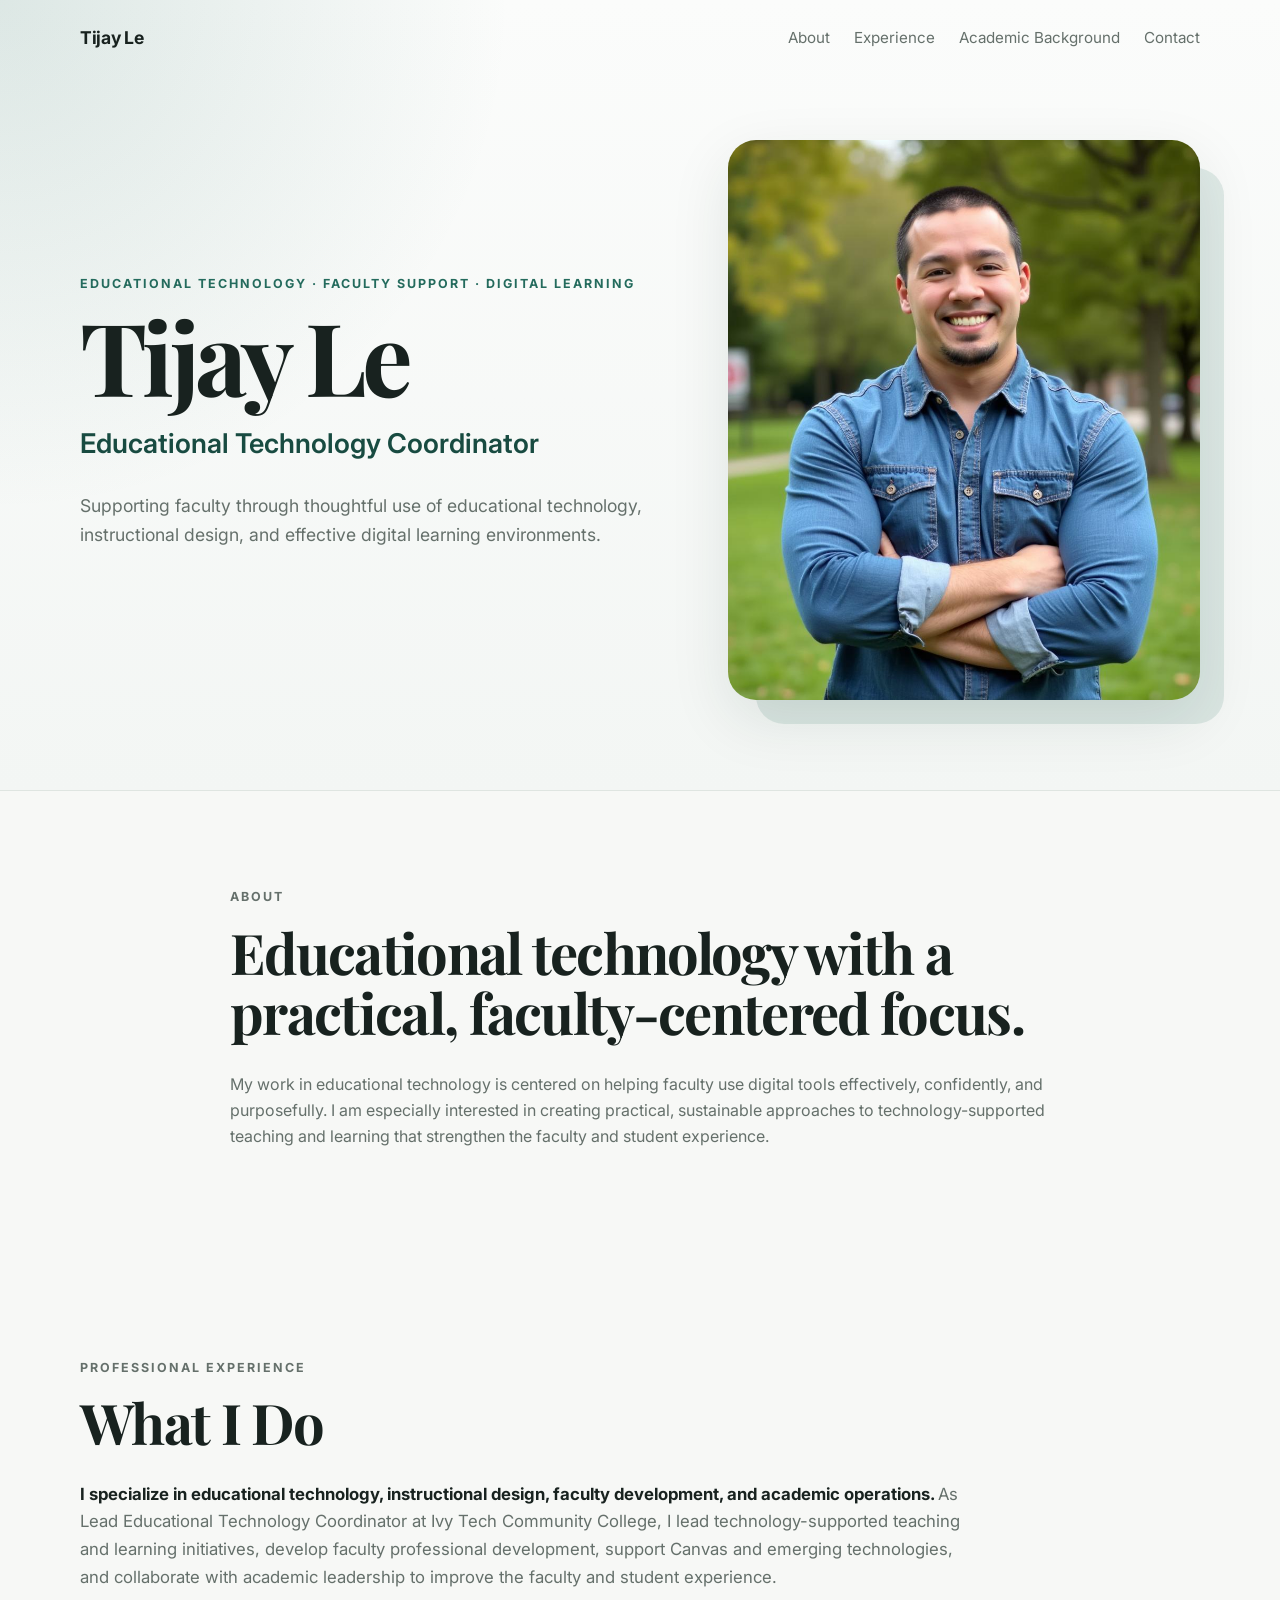
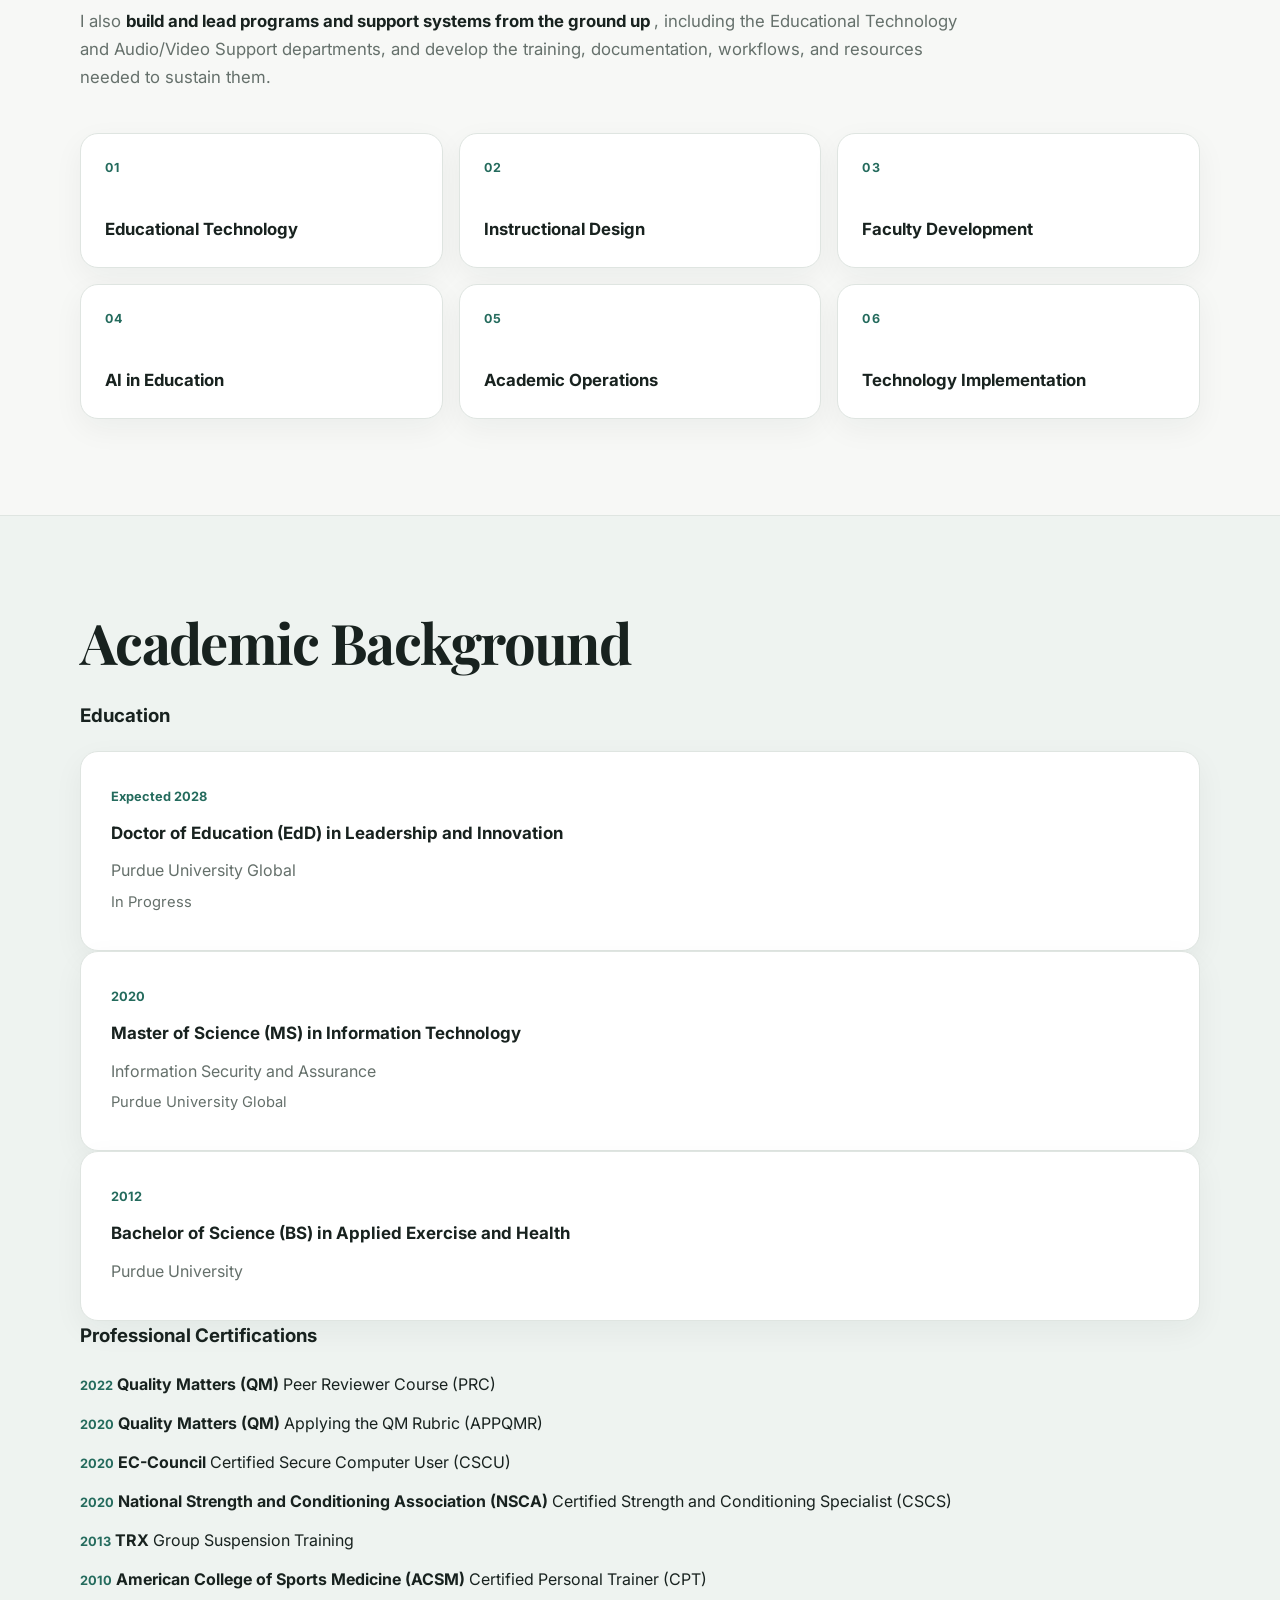
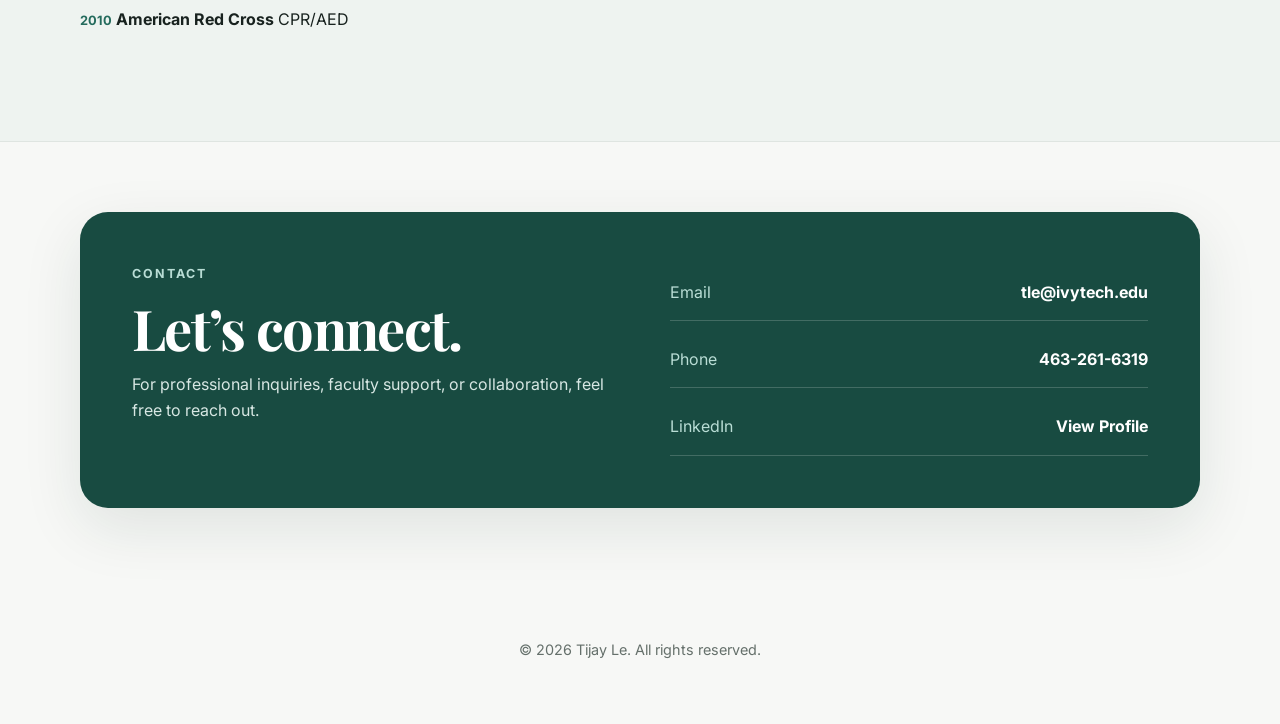
==== commit 8d6befe4: "Refactor index.html for better structure and readability Refactor HTML structure and improve readabi" ====
--- a/index.html
+++ b/index.html
@@ -3,200 +3,508 @@
 <head>
   <meta charset="UTF-8" />
   <meta name="viewport" content="width=device-width, initial-scale=1.0" />
-  <meta name="description" content="Professional profile and contact information for Tijay Le, Educational Technology Coordinator." />
+  <meta
+    name="description"
+    content="Professional profile and contact information for Tijay Le, Educational Technology Coordinator."
+  />
   <title>Tijay Le | Educational Technology Coordinator</title>
+
   <link rel="preconnect" href="https://fonts.googleapis.com">
   <link rel="preconnect" href="https://fonts.gstatic.com" crossorigin>
-  <link href="https://fonts.googleapis.com/css2?family=Inter:wght@400;500;600;700&family=Playfair+Display:wght@700&display=swap" rel="stylesheet">
+
+  <link
+    href="https://fonts.googleapis.com/css2?family=Inter:wght@400;500;600;700&family=Playfair+Display:wght@700&display=swap"
+    rel="stylesheet"
+  >
+
   <link rel="stylesheet" href="styles.css" />
 </head>
+
 <body>
+
   <header class="hero">
+
     <nav class="nav container">
+
       <a class="brand" href="#top">Tijay Le</a>
+
       <div class="nav-links">
         <a href="#about">About</a>
         <a href="#experience">Experience</a>
-        <a href="#education">Education</a>
-        <a href="#certifications">Certifications</a>
+        <a href="#education">Academic Background</a>
         <a href="#contact">Contact</a>
       </div>
+
     </nav>
 
-<div id="top" class="hero-content container">
-  <div class="hero-text">
-    <p class="eyebrow">Educational Technology · Faculty Support · Digital Learning</p>
-    <h1>Tijay Le</h1>
-    <h2>Educational Technology Coordinator</h2>
-    <p class="intro">
-      Supporting faculty through thoughtful use of educational technology,
-      instructional design, and effective digital learning environments.
-    </p>
-  </div>
+    <div id="top" class="hero-content container">
+
+      <div class="hero-text">
+
+        <p class="eyebrow">
+          Educational Technology · Faculty Support · Digital Learning
+        </p>
+
+        <h1>Tijay Le</h1>
+
+        <h2>Educational Technology Coordinator</h2>
+
+        <p class="intro">
+          Supporting faculty through thoughtful use of educational technology,
+          instructional design, and effective digital learning environments.
+        </p>
+
+      </div>
 
       <div class="photo-wrap">
-        <img src="profile.jpg" alt="Professional portrait of Tijay Le" />
-      </div>
+        <img
+          src="profile.jpg"
+          alt="Professional portrait of Tijay Le"
+        />
+      </div>
+
     </div>
+
   </header>
 
+
   <main>
+
+
+    <!-- ABOUT -->
+
     <section id="about" class="section">
+
       <div class="container narrow">
+
         <p class="section-kicker">About</p>
-        <h2>Educational technology with a practical, faculty-centered focus.</h2>
+
+        <h2>
+          Educational technology with a practical, faculty-centered focus.
+        </h2>
+
         <p>
-          My work in educational technology is centered on helping faculty use digital tools
-          effectively, confidently, and purposefully. I am especially interested in creating practical,
-          sustainable approaches to technology-supported teaching and learning that strengthen the
-          faculty and student experience.
+          My work in educational technology is centered on helping faculty use
+          digital tools effectively, confidently, and purposefully. I am especially
+          interested in creating practical, sustainable approaches to
+          technology-supported teaching and learning that strengthen the faculty
+          and student experience.
         </p>
-      </div>
+
+      </div>
+
     </section>
 
 
+    <!-- PROFESSIONAL EXPERIENCE -->
+
     <section id="experience" class="section experience-section">
+
       <div class="container">
+
         <p class="section-kicker">Professional Experience</p>
+
         <h2>What I Do</h2>
 
         <div class="experience-copy">
+
           <p>
-            <strong>I specialize in educational technology, instructional design, faculty development,
-            and academic operations.</strong> As Lead Educational Technology Coordinator at Ivy Tech
-            Community College, I lead technology-supported teaching and learning initiatives, develop
-            faculty professional development, support Canvas and emerging technologies, and collaborate
-            with academic leadership to improve the faculty and student experience.
+            <strong>
+              I specialize in educational technology, instructional design,
+              faculty development, and academic operations.
+            </strong>
+
+            As Lead Educational Technology Coordinator at Ivy Tech Community
+            College, I lead technology-supported teaching and learning initiatives,
+            develop faculty professional development, support Canvas and emerging
+            technologies, and collaborate with academic leadership to improve the
+            faculty and student experience.
           </p>
+
           <p>
-            I also <strong>build and lead programs and support systems from the ground up</strong>,
-            including the Educational Technology and Audio/Video Support departments, and develop the
-            training, documentation, workflows, and resources needed to sustain them.
+            I also
+            <strong>
+              build and lead programs and support systems from the ground up
+            </strong>,
+            including the Educational Technology and Audio/Video Support departments,
+            and develop the training, documentation, workflows, and resources needed
+            to sustain them.
           </p>
+
         </div>
 
+
         <div class="specialty-grid">
-          <div class="specialty-card"><span class="specialty-icon">01</span><strong>Educational Technology</strong></div>
-          <div class="specialty-card"><span class="specialty-icon">02</span><strong>Instructional Design</strong></div>
-          <div class="specialty-card"><span class="specialty-icon">03</span><strong>Faculty Development</strong></div>
-          <div class="specialty-card"><span class="specialty-icon">04</span><strong>AI in Education</strong></div>
-          <div class="specialty-card"><span class="specialty-icon">05</span><strong>Academic Operations</strong></div>
-          <div class="specialty-card"><span class="specialty-icon">06</span><strong>Technology Implementation</strong></div>
+
+          <div class="specialty-card">
+            <span class="specialty-icon">01</span>
+            <strong>Educational Technology</strong>
+          </div>
+
+          <div class="specialty-card">
+            <span class="specialty-icon">02</span>
+            <strong>Instructional Design</strong>
+          </div>
+
+          <div class="specialty-card">
+            <span class="specialty-icon">03</span>
+            <strong>Faculty Development</strong>
+          </div>
+
+          <div class="specialty-card">
+            <span class="specialty-icon">04</span>
+            <strong>AI in Education</strong>
+          </div>
+
+          <div class="specialty-card">
+            <span class="specialty-icon">05</span>
+            <strong>Academic Operations</strong>
+          </div>
+
+          <div class="specialty-card">
+            <span class="specialty-icon">06</span>
+            <strong>Technology Implementation</strong>
+          </div>
+
         </div>
-      </div>
+
+      </div>
+
     </section>
 
+
+    <!-- ACADEMIC BACKGROUND -->
+
     <section id="education" class="section alt">
-  <div class="container">
-    <p class="section-kicker">Academic Background</p>
-    <h2>Education &amp; Professional Development</h2>
-
-    <!-- Education -->
-    <div class="academic-group">
-      <h3 class="academic-subheading">Education</h3>
-
-      <div class="cards">
-        <article class="card">
-          <span class="year">Expected 2028</span>
-          <h3>Doctor of Education (EdD) in Leadership and Innovation</h3>
-          <p>Purdue University Global</p>
-          <p class="muted">In Progress</p>
-        </article>
-
-        <article class="card">
-          <span class="year">2020</span>
-          <h3>Master of Science (MS) in Information Technology</h3>
-          <p>Information Security and Assurance</p>
-          <p class="muted">Purdue University Global</p>
-        </article>
-
-        <article class="card">
-          <span class="year">2012</span>
-          <h3>Bachelor of Science (BS) in Applied Exercise and Health</h3>
-          <p>Purdue University</p>
-        </article>
-      </div>
+
+      <div class="container">
+
+        <h2>Academic Background</h2>
+
+
+        <div class="academic-columns">
+
+
+          <!-- EDUCATION -->
+
+          <div class="academic-column">
+
+            <h3 class="academic-subheading">
+              Education
+            </h3>
+
+
+            <div class="education-list">
+
+
+              <article class="card education-card">
+
+                <span class="year">
+                  Expected 2028
+                </span>
+
+                <h3>
+                  Doctor of Education (EdD) in Leadership and Innovation
+                </h3>
+
+                <p>
+                  Purdue University Global
+                </p>
+
+                <p class="muted">
+                  In Progress
+                </p>
+
+              </article>
+
+
+              <article class="card education-card">
+
+                <span class="year">
+                  2020
+                </span>
+
+                <h3>
+                  Master of Science (MS) in Information Technology
+                </h3>
+
+                <p>
+                  Information Security and Assurance
+                </p>
+
+                <p class="muted">
+                  Purdue University Global
+                </p>
+
+              </article>
+
+
+              <article class="card education-card">
+
+                <span class="year">
+                  2012
+                </span>
+
+                <h3>
+                  Bachelor of Science (BS) in Applied Exercise and Health
+                </h3>
+
+                <p>
+                  Purdue University
+                </p>
+
+              </article>
+
+
+            </div>
+
+          </div>
+
+
+          <!-- PROFESSIONAL CERTIFICATIONS -->
+
+          <div class="academic-column">
+
+            <h3 class="academic-subheading">
+              Professional Certifications
+            </h3>
+
+
+            <div class="certification-list">
+
+
+              <div class="certification-item">
+
+                <span class="year">
+                  2022
+                </span>
+
+                <strong>
+                  Quality Matters (QM)
+                </strong>
+
+                <span>
+                  Peer Reviewer Course (PRC)
+                </span>
+
+              </div>
+
+
+              <div class="certification-item">
+
+                <span class="year">
+                  2020
+                </span>
+
+                <strong>
+                  Quality Matters (QM)
+                </strong>
+
+                <span>
+                  Applying the QM Rubric (APPQMR)
+                </span>
+
+              </div>
+
+
+              <div class="certification-item">
+
+                <span class="year">
+                  2020
+                </span>
+
+                <strong>
+                  EC-Council
+                </strong>
+
+                <span>
+                  Certified Secure Computer User (CSCU)
+                </span>
+
+              </div>
+
+
+              <div class="certification-item">
+
+                <span class="year">
+                  2020
+                </span>
+
+                <strong>
+                  National Strength and Conditioning Association (NSCA)
+                </strong>
+
+                <span>
+                  Certified Strength and Conditioning Specialist (CSCS)
+                </span>
+
+              </div>
+
+
+              <div class="certification-item">
+
+                <span class="year">
+                  2013
+                </span>
+
+                <strong>
+                  TRX
+                </strong>
+
+                <span>
+                  Group Suspension Training
+                </span>
+
+              </div>
+
+
+              <div class="certification-item">
+
+                <span class="year">
+                  2010
+                </span>
+
+                <strong>
+                  American College of Sports Medicine (ACSM)
+                </strong>
+
+                <span>
+                  Certified Personal Trainer (CPT)
+                </span>
+
+              </div>
+
+
+              <div class="certification-item">
+
+                <span class="year">
+                  2010
+                </span>
+
+                <strong>
+                  American Red Cross
+                </strong>
+
+                <span>
+                  CPR/AED
+                </span>
+
+              </div>
+
+
+            </div>
+
+          </div>
+
+
+        </div>
+
+      </div>
+
+    </section>
+
+
+    <!-- CONTACT -->
+
+    <section id="contact" class="section contact-section">
+
+      <div class="container contact-box">
+
+
+        <div>
+
+          <p class="section-kicker">
+            Contact
+          </p>
+
+          <h2>
+            Let’s connect.
+          </h2>
+
+          <p>
+            For professional inquiries, faculty support, or collaboration,
+            feel free to reach out.
+          </p>
+
+        </div>
+
+
+        <div class="contact-links">
+
+
+          <a href="mailto:tle@ivytech.edu">
+
+            <span>
+              Email
+            </span>
+
+            <strong>
+              tle@ivytech.edu
+            </strong>
+
+          </a>
+
+
+          <a href="tel:+14632616319">
+
+            <span>
+              Phone
+            </span>
+
+            <strong>
+              463-261-6319
+            </strong>
+
+          </a>
+
+
+          <a
+            href="https://www.linkedin.com/in/tijay-le-msit-1ab951109"
+            target="_blank"
+            rel="noopener noreferrer"
+          >
+
+            <span>
+              LinkedIn
+            </span>
+
+            <strong>
+              View Profile
+            </strong>
+
+          </a>
+
+
+        </div>
+
+      </div>
+
+    </section>
+
+
+  </main>
+
+
+  <footer>
+
+    <div class="container">
+
+      <p>
+        &copy;
+        <span id="year"></span>
+        Tijay Le. All rights reserved.
+      </p>
+
     </div>
 
-    <!-- Professional Certifications -->
-    <div class="academic-group certifications-group">
-      <h3 class="academic-subheading">Professional Certifications</h3>
-
-      <div class="cert-grid">
-        <div class="cert">
-          <strong>Quality Matters (QM)</strong>
-          <span>Peer Reviewer Course (PRC) · 2022</span>
-        </div>
-
-        <div class="cert">
-          <strong>Quality Matters (QM)</strong>
-          <span>Applying the QM Rubric (APPQMR) · 2020</span>
-        </div>
-
-        <div class="cert">
-          <strong>EC-Council</strong>
-          <span>Certified Secure Computer User (CSCU) · 2020</span>
-        </div>
-
-        <div class="cert">
-          <strong>National Strength and Conditioning Association (NSCA)</strong>
-          <span>Certified Strength and Conditioning Specialist (CSCS) · 2020</span>
-        </div>
-
-        <div class="cert">
-          <strong>TRX</strong>
-          <span>Group Suspension Training · 2013</span>
-        </div>
-
-        <div class="cert">
-          <strong>American College of Sports Medicine (ACSM)</strong>
-          <span>Certified Personal Trainer (CPT) · 2010</span>
-        </div>
-
-        <div class="cert">
-          <strong>American Red Cross</strong>
-          <span>CPR/AED · 2010</span>
-        </div>
-      </div>
-    </div>
-
-  </div>
-</section>
-
-    <section id="contact" class="section contact-section">
-      <div class="container contact-box">
-        <div>
-          <p class="section-kicker">Contact</p>
-          <h2>Let’s connect.</h2>
-          <p>For professional inquiries, faculty support, or collaboration, feel free to reach out.</p>
-        </div>
-
-        <div class="contact-links">
-          <a href="mailto:tle@ivytech.edu">
-            <span>Email</span>
-            <strong>tle@ivytech.edu</strong>
-          </a>
-          <a href="tel:+14632616319">
-            <span>Phone</span>
-            <strong>463-261-6319</strong>
-          </a>
-          <a href="https://www.linkedin.com/in/tijay-le-msit-1ab951109" target="_blank" rel="noopener noreferrer">
-            <span>LinkedIn</span>
-            <strong>View Profile</strong>
-          </a>
-        </div>
-      </div>
-    </section>
-  </main>
-
-  <footer>
-    <div class="container">
-      <p>&copy; <span id="year"></span> Tijay Le. All rights reserved.</p>
-    </div>
   </footer>
 
+
   <script>
-    document.getElementById("year").textContent = new Date().getFullYear();
+    document.getElementById("year").textContent =
+      new Date().getFullYear();
   </script>
+
+
 </body>
 </html>
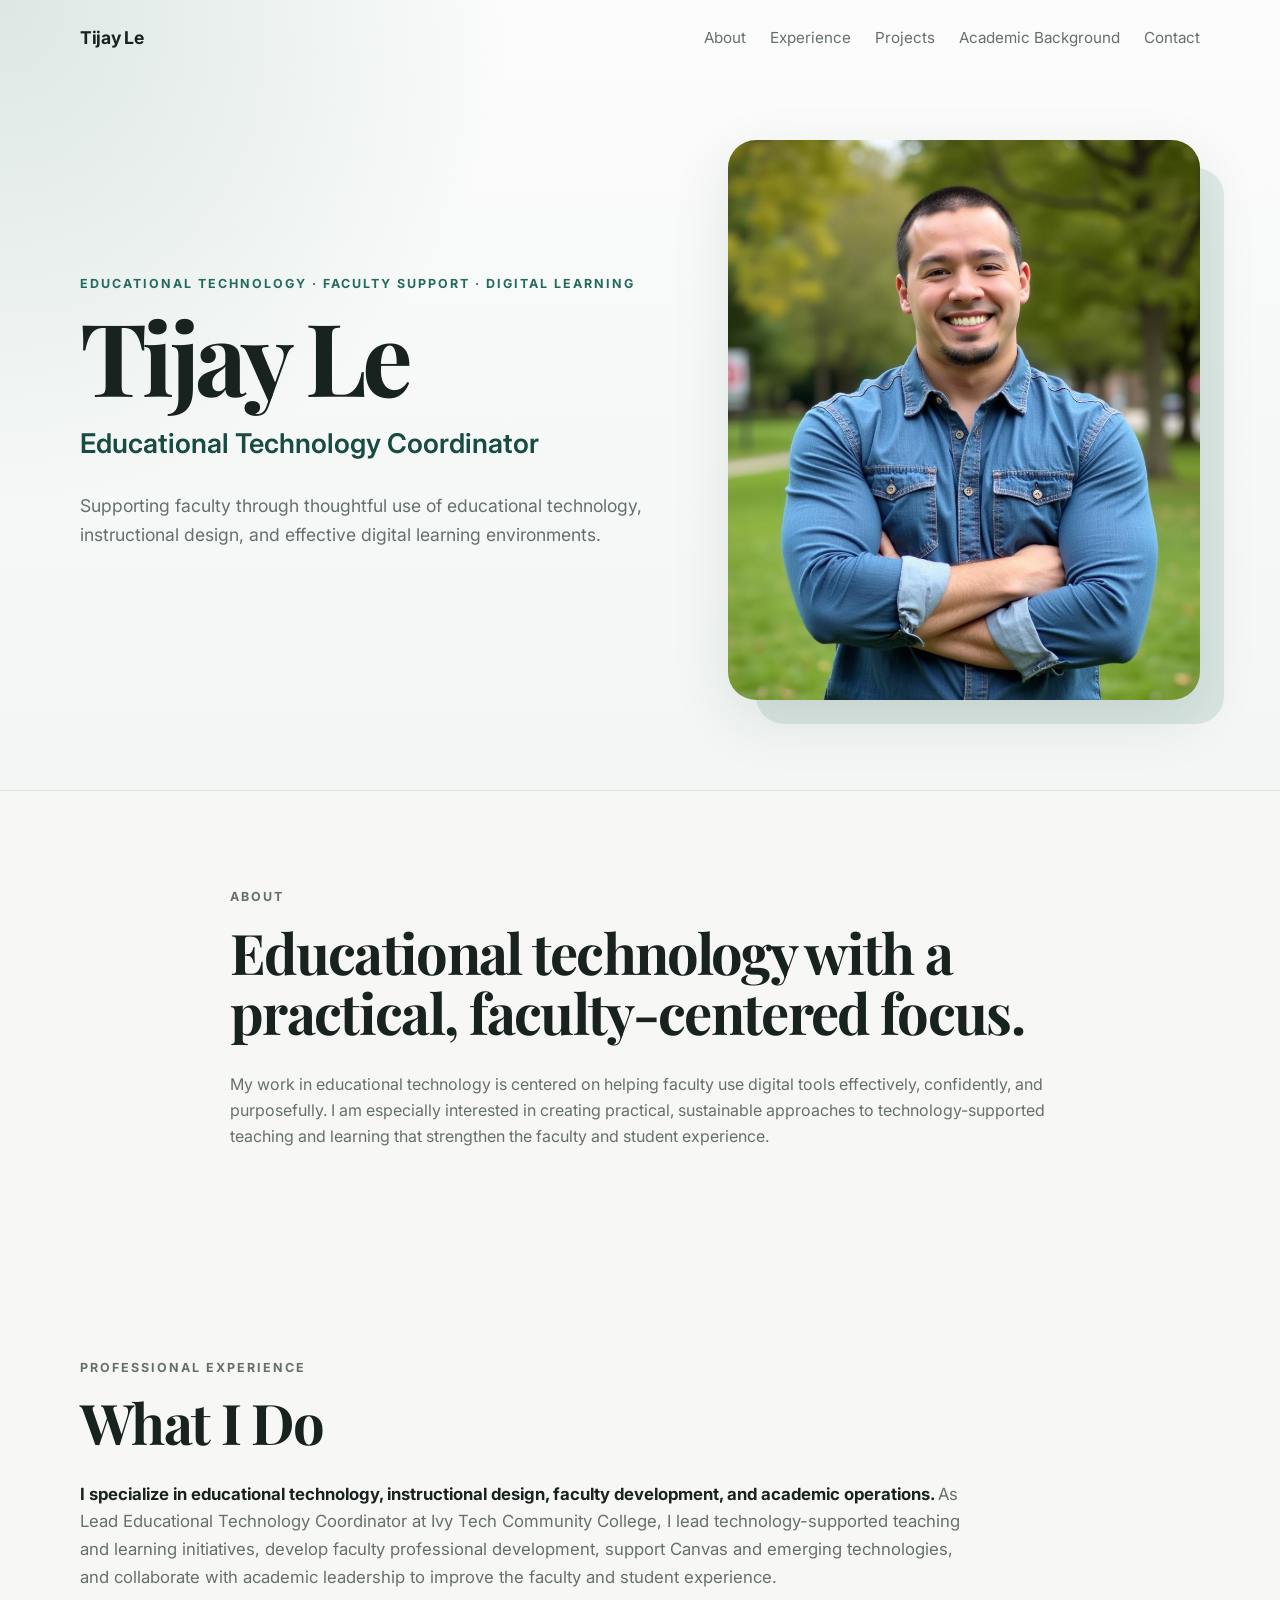
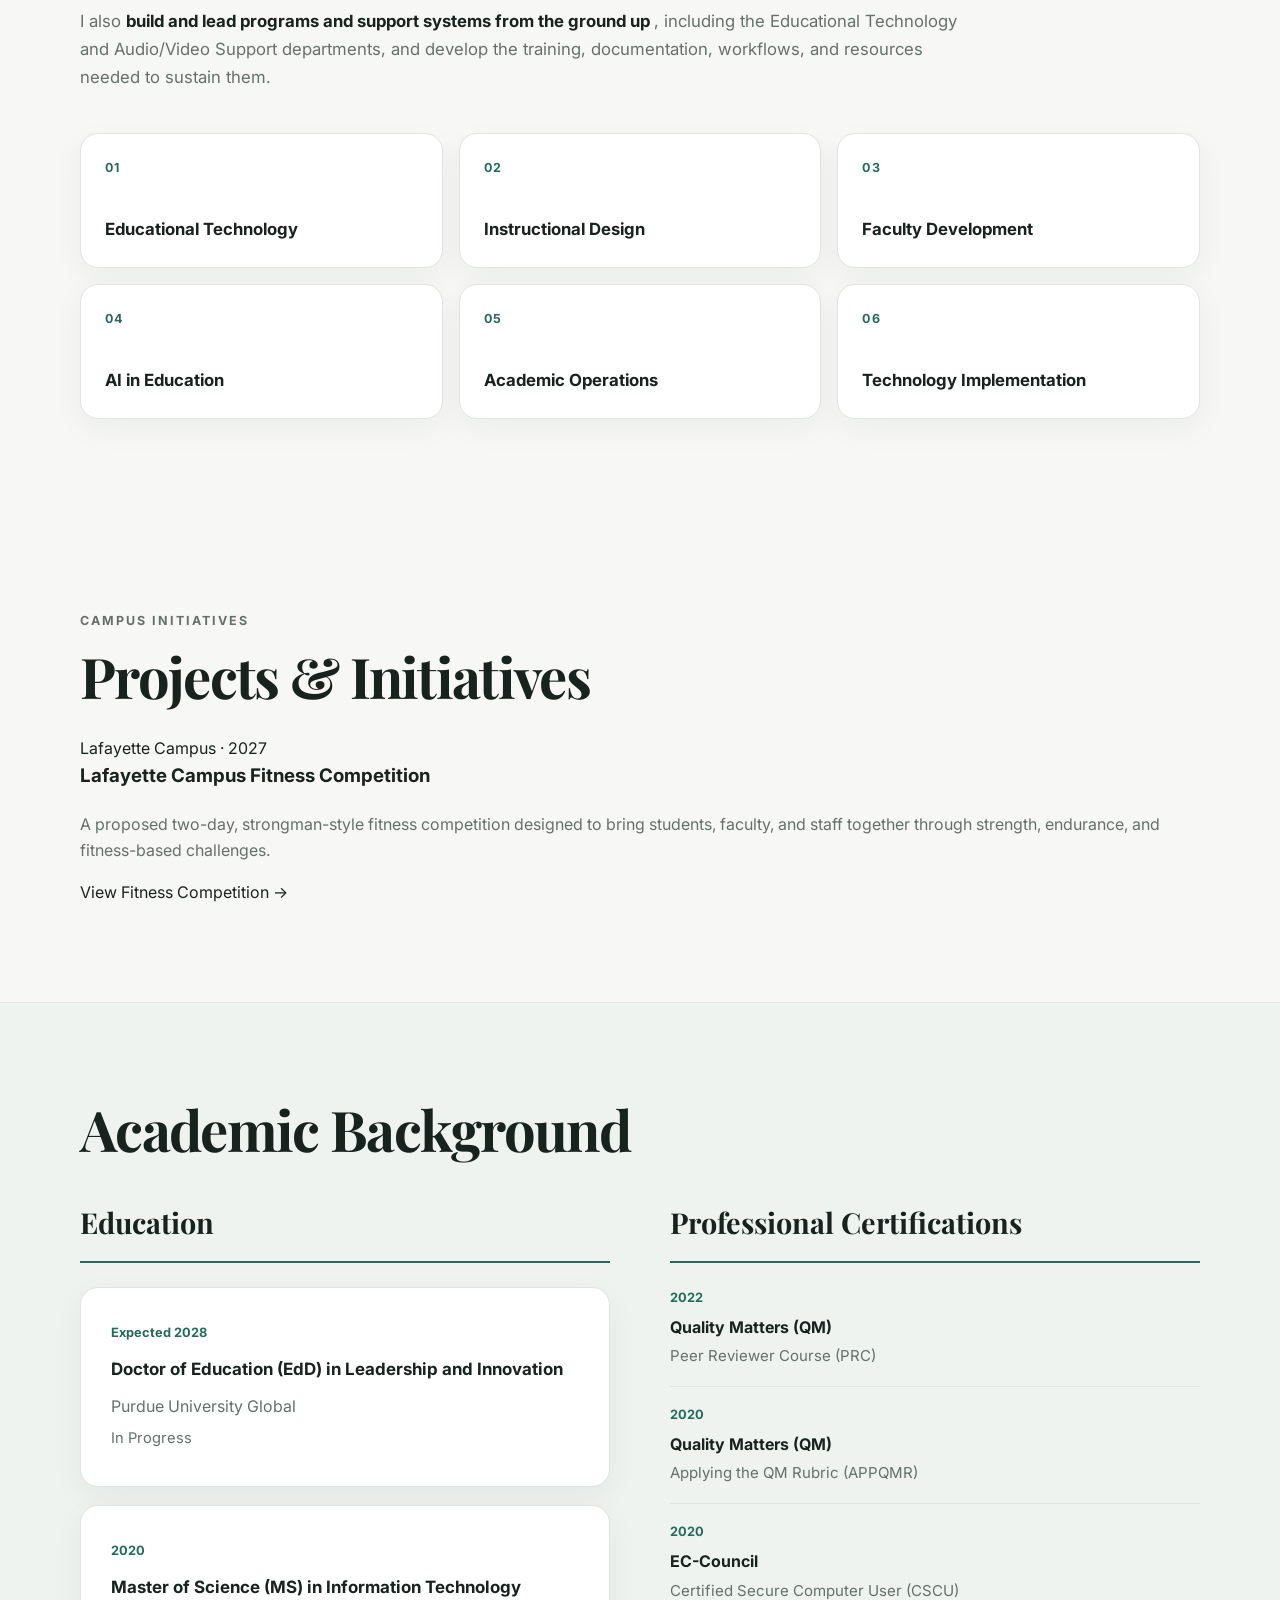
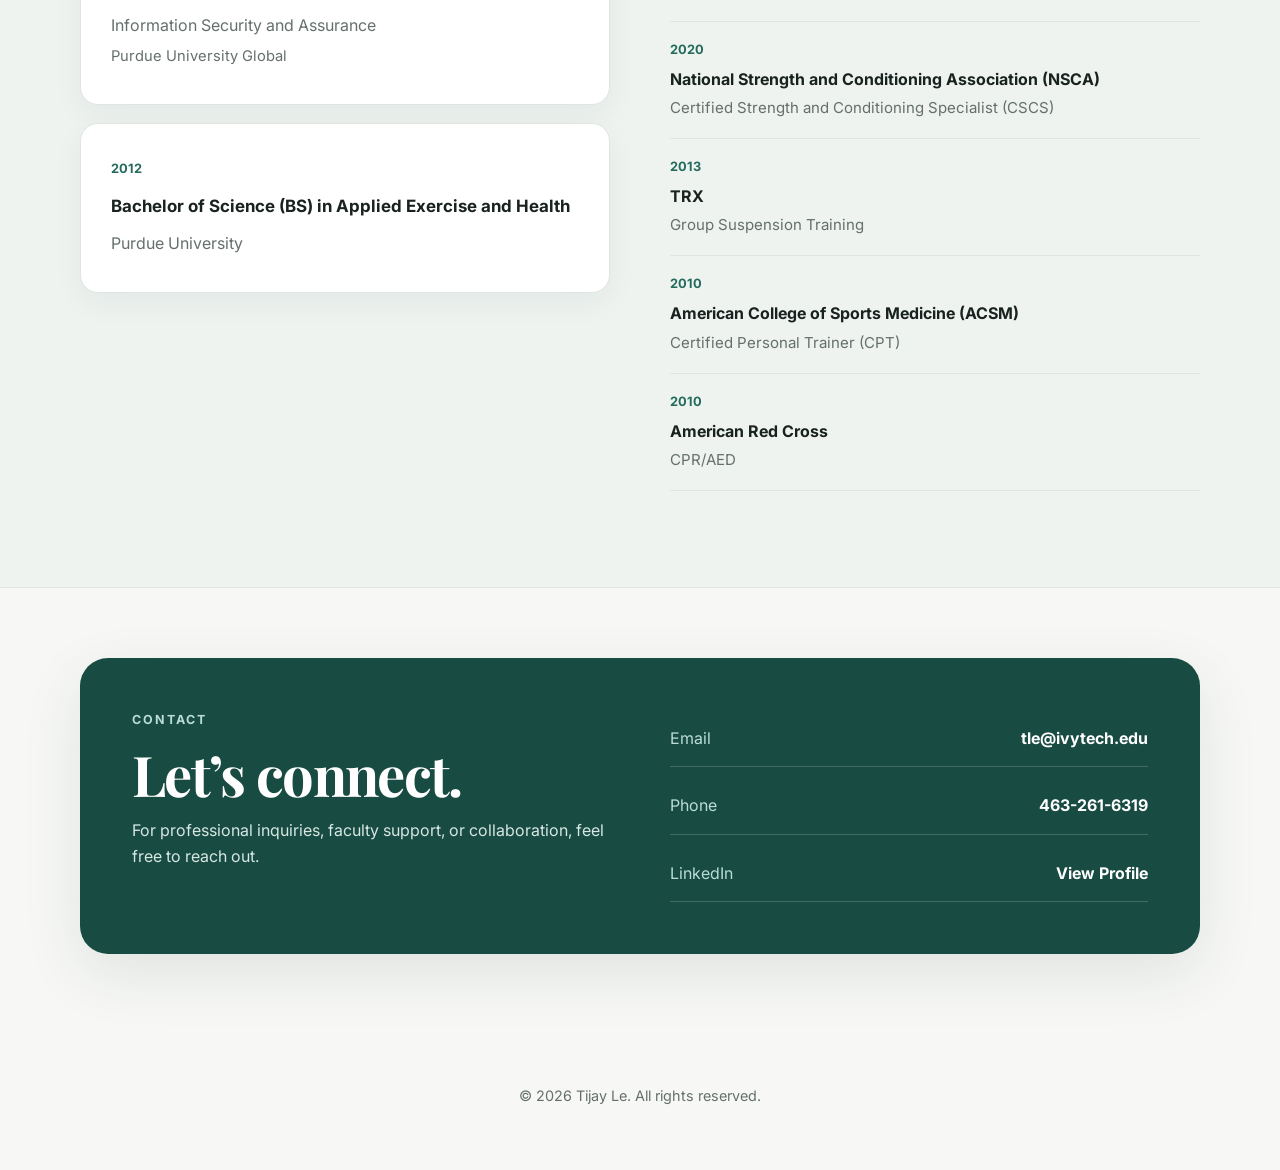
==== commit 4e8a1af0: "Refactor HTML structure and update section headers" ====
--- a/index.html
+++ b/index.html
@@ -3,10 +3,12 @@
 <head>
   <meta charset="UTF-8" />
   <meta name="viewport" content="width=device-width, initial-scale=1.0" />
+
   <meta
     name="description"
     content="Professional profile and contact information for Tijay Le, Educational Technology Coordinator."
   />
+
   <title>Tijay Le | Educational Technology Coordinator</title>
 
   <link rel="preconnect" href="https://fonts.googleapis.com">
@@ -22,6 +24,10 @@
 
 <body>
 
+  <!-- =========================================
+       HERO
+       ========================================= -->
+
   <header class="hero">
 
     <nav class="nav container">
@@ -31,11 +37,13 @@
       <div class="nav-links">
         <a href="#about">About</a>
         <a href="#experience">Experience</a>
+        <a href="#initiatives">Projects</a>
         <a href="#education">Academic Background</a>
         <a href="#contact">Contact</a>
       </div>
 
     </nav>
+
 
     <div id="top" class="hero-content container">
 
@@ -56,11 +64,14 @@
 
       </div>
 
+
       <div class="photo-wrap">
+
         <img
           src="profile.jpg"
           alt="Professional portrait of Tijay Le"
         />
+
       </div>
 
     </div>
@@ -71,13 +82,17 @@
   <main>
 
 
-    <!-- ABOUT -->
+    <!-- =========================================
+         ABOUT
+         ========================================= -->
 
     <section id="about" class="section">
 
       <div class="container narrow">
 
-        <p class="section-kicker">About</p>
+        <p class="section-kicker">
+          About
+        </p>
 
         <h2>
           Educational technology with a practical, faculty-centered focus.
@@ -96,19 +111,27 @@
     </section>
 
 
-    <!-- PROFESSIONAL EXPERIENCE -->
+    <!-- =========================================
+         PROFESSIONAL EXPERIENCE
+         ========================================= -->
 
     <section id="experience" class="section experience-section">
 
       <div class="container">
 
-        <p class="section-kicker">Professional Experience</p>
-
-        <h2>What I Do</h2>
+        <p class="section-kicker">
+          Professional Experience
+        </p>
+
+        <h2>
+          What I Do
+        </h2>
+
 
         <div class="experience-copy">
 
           <p>
+
             <strong>
               I specialize in educational technology, instructional design,
               faculty development, and academic operations.
@@ -119,20 +142,28 @@
             develop faculty professional development, support Canvas and emerging
             technologies, and collaborate with academic leadership to improve the
             faculty and student experience.
+
           </p>
 
+
           <p>
+
             I also
+
             <strong>
               build and lead programs and support systems from the ground up
             </strong>,
+
             including the Educational Technology and Audio/Video Support departments,
             and develop the training, documentation, workflows, and resources needed
             to sustain them.
+
           </p>
 
         </div>
 
+
+        <!-- SPECIALTY AREAS -->
 
         <div class="specialty-grid">
 
@@ -173,13 +204,68 @@
     </section>
 
 
-    <!-- ACADEMIC BACKGROUND -->
+    <!-- =========================================
+         PROJECTS & INITIATIVES
+         ========================================= -->
+
+    <section id="initiatives" class="section">
+
+      <div class="container">
+
+        <p class="section-kicker">
+          Campus Initiatives
+        </p>
+
+        <h2>
+          Projects &amp; Initiatives
+        </h2>
+
+
+        <div class="initiative-card">
+
+          <div class="initiative-content">
+
+            <span class="initiative-label">
+              Lafayette Campus · 2027
+            </span>
+
+            <h3>
+              Lafayette Campus Fitness Competition
+            </h3>
+
+            <p>
+              A proposed two-day, strongman-style fitness competition designed
+              to bring students, faculty, and staff together through strength,
+              endurance, and fitness-based challenges.
+            </p>
+
+            <a
+              class="initiative-link"
+              href="fitness.html"
+            >
+              View Fitness Competition →
+            </a>
+
+          </div>
+
+        </div>
+
+      </div>
+
+    </section>
+
+
+    <!-- =========================================
+         ACADEMIC BACKGROUND
+         ========================================= -->
 
     <section id="education" class="section alt">
 
       <div class="container">
 
-        <h2>Academic Background</h2>
+        <h2>
+          Academic Background
+        </h2>
 
 
         <div class="academic-columns">
@@ -404,7 +490,9 @@
     </section>
 
 
-    <!-- CONTACT -->
+    <!-- =========================================
+         CONTACT
+         ========================================= -->
 
     <section id="contact" class="section contact-section">
 
@@ -432,6 +520,8 @@
         <div class="contact-links">
 
 
+          <!-- EMAIL -->
+
           <a href="mailto:tle@ivytech.edu">
 
             <span>
@@ -445,6 +535,8 @@
           </a>
 
 
+          <!-- PHONE -->
+
           <a href="tel:+14632616319">
 
             <span>
@@ -457,6 +549,8 @@
 
           </a>
 
+
+          <!-- LINKEDIN -->
 
           <a
             href="https://www.linkedin.com/in/tijay-le-msit-1ab951109"
@@ -485,6 +579,10 @@
   </main>
 
 
+  <!-- =========================================
+       FOOTER
+       ========================================= -->
+
   <footer>
 
     <div class="container">
@@ -501,8 +599,10 @@
 
 
   <script>
+
     document.getElementById("year").textContent =
       new Date().getFullYear();
+
   </script>
 
 
--- a/styles.css
+++ b/styles.css
@@ -10,6 +10,11 @@
   --radius: 18px;
 }
 
+
+/* =========================================
+   GLOBAL
+   ========================================= */
+
 * {
   box-sizing: border-box;
 }
@@ -40,12 +45,38 @@
   max-width: 820px;
 }
 
+h1,
+h2,
+h3,
+p {
+  margin-top: 0;
+}
+
+
+/* =========================================
+   HERO / TOP OF PAGE
+   ========================================= */
+
 .hero {
   background:
-    radial-gradient(circle at top left, rgba(36, 107, 93, 0.14), transparent 34%),
-    linear-gradient(180deg, #fbfcfb 0%, #f3f6f4 100%);
+    radial-gradient(
+      circle at top left,
+      rgba(36, 107, 93, 0.14),
+      transparent 34%
+    ),
+    linear-gradient(
+      180deg,
+      #fbfcfb 0%,
+      #f3f6f4 100%
+    );
+
   border-bottom: 1px solid var(--line);
 }
+
+
+/* =========================================
+   NAVIGATION
+   ========================================= */
 
 .nav {
   min-height: 76px;
@@ -68,16 +99,29 @@
   font-size: 0.95rem;
 }
 
+.nav-links a {
+  transition: color 0.2s ease;
+}
+
 .nav-links a:hover {
   color: var(--accent);
 }
 
+
+/* =========================================
+   HERO CONTENT
+   ========================================= */
+
 .hero-content {
   min-height: 650px;
+
   display: grid;
   grid-template-columns: 1.1fr 0.9fr;
+
   align-items: center;
+
   gap: 72px;
+
   padding: 64px 0 90px;
 }
 
@@ -85,74 +129,49 @@
 .section-kicker {
   text-transform: uppercase;
   letter-spacing: 0.16em;
+
   font-size: 0.78rem;
   font-weight: 700;
+
   color: var(--accent);
+
   margin-bottom: 14px;
-}
-
-h1, h2, h3, p {
-  margin-top: 0;
 }
 
 .hero h1 {
   font-family: "Playfair Display", Georgia, serif;
+
   font-size: clamp(3.6rem, 8vw, 6.3rem);
+
   line-height: 0.95;
+
   letter-spacing: -0.045em;
+
   margin-bottom: 18px;
 }
 
 .hero h2 {
   font-size: clamp(1.25rem, 3vw, 1.7rem);
+
   font-weight: 600;
+
   color: var(--accent-dark);
+
   margin-bottom: 24px;
 }
 
 .intro {
   color: var(--muted);
+
   font-size: 1.1rem;
+
   max-width: 660px;
 }
 
-.hero-actions {
-  display: flex;
-  flex-wrap: wrap;
-  gap: 12px;
-  margin-top: 32px;
-}
-
-.button {
-  display: inline-flex;
-  align-items: center;
-  justify-content: center;
-  min-height: 48px;
-  padding: 0 22px;
-  border-radius: 999px;
-  font-weight: 600;
-  transition: 0.2s ease;
-}
-
-.button.primary {
-  background: var(--accent);
-  color: #fff;
-}
-
-.button.primary:hover {
-  background: var(--accent-dark);
-  transform: translateY(-1px);
-}
-
-.button.secondary {
-  border: 1px solid var(--line);
-  background: var(--surface);
-}
-
-.button.secondary:hover {
-  border-color: var(--accent);
-  color: var(--accent);
-}
+
+/* =========================================
+   PROFILE PHOTO
+   ========================================= */
 
 .photo-wrap {
   position: relative;
@@ -160,24 +179,42 @@
 
 .photo-wrap::before {
   content: "";
+
   position: absolute;
+
   inset: 28px -24px -24px 28px;
+
   border-radius: 28px;
+
   background: rgba(36, 107, 93, 0.12);
+
   z-index: 0;
 }
 
 .photo-wrap img {
   position: relative;
+
   z-index: 1;
+
   display: block;
+
   width: 100%;
+
   max-height: 560px;
+
   object-fit: cover;
+
   object-position: center top;
+
   border-radius: 28px;
+
   box-shadow: var(--shadow);
 }
+
+
+/* =========================================
+   GENERAL SECTIONS
+   ========================================= */
 
 .section {
   padding: 96px 0;
@@ -185,15 +222,21 @@
 
 .section.alt {
   background: #eef3f0;
+
   border-top: 1px solid var(--line);
+
   border-bottom: 1px solid var(--line);
 }
 
 .section h2 {
   font-family: "Playfair Display", Georgia, serif;
+
   font-size: clamp(2.2rem, 5vw, 3.5rem);
+
   line-height: 1.08;
+
   letter-spacing: -0.03em;
+
   margin-bottom: 28px;
 }
 
@@ -201,70 +244,230 @@
   color: var(--muted);
 }
 
-.cards {
+
+/* =========================================
+   PROFESSIONAL EXPERIENCE
+   ========================================= */
+
+.experience-copy {
+  max-width: 900px;
+
+  font-size: 1.05rem;
+
+  margin-bottom: 42px;
+}
+
+.experience-copy strong {
+  color: var(--text);
+}
+
+
+/* =========================================
+   SPECIALTY CARDS
+   ========================================= */
+
+.specialty-grid {
   display: grid;
+
   grid-template-columns: repeat(3, 1fr);
-  gap: 20px;
-  margin-top: 34px;
-}
+
+  gap: 16px;
+}
+
+.specialty-card {
+  min-height: 135px;
+
+  padding: 24px;
+
+  background: var(--surface);
+
+  border: 1px solid var(--line);
+
+  border-radius: var(--radius);
+
+  display: flex;
+
+  flex-direction: column;
+
+  justify-content: space-between;
+
+  box-shadow: 0 10px 30px rgba(20, 45, 38, 0.05);
+
+  transition:
+    transform 0.2s ease,
+    border-color 0.2s ease;
+}
+
+.specialty-card:hover {
+  transform: translateY(-3px);
+
+  border-color: var(--accent);
+}
+
+.specialty-icon {
+  color: var(--accent);
+
+  font-size: 0.78rem;
+
+  font-weight: 700;
+
+  letter-spacing: 0.1em;
+}
+
+.specialty-card strong {
+  font-size: 1.05rem;
+}
+
+
+/* =========================================
+   ACADEMIC BACKGROUND
+   ========================================= */
+
+.academic-columns {
+  display: grid;
+
+  grid-template-columns: 1fr 1fr;
+
+  gap: 60px;
+
+  margin-top: 40px;
+
+  align-items: start;
+}
+
+.academic-column {
+  min-width: 0;
+}
+
+
+/* =========================================
+   ACADEMIC SUBHEADINGS
+   ========================================= */
+
+.academic-subheading {
+  font-family: "Playfair Display", Georgia, serif;
+
+  font-size: 1.8rem;
+
+  margin-top: 0;
+
+  margin-bottom: 24px;
+
+  padding-bottom: 14px;
+
+  border-bottom: 2px solid var(--accent);
+}
+
+
+/* =========================================
+   EDUCATION
+   ========================================= */
+
+.education-list {
+  display: flex;
+
+  flex-direction: column;
+
+  gap: 18px;
+}
+
+.education-card {
+  width: 100%;
+}
+
+
+/* =========================================
+   EDUCATION CARDS
+   ========================================= */
 
 .card {
   background: var(--surface);
+
   padding: 30px;
+
   border: 1px solid var(--line);
+
   border-radius: var(--radius);
-  box-shadow: 0 10px 30px rgba(20, 45, 38, 0.05);
+
+  box-shadow:
+    0 10px 30px rgba(20, 45, 38, 0.05);
+}
+
+.card h3 {
+  font-size: 1.06rem;
+
+  line-height: 1.45;
+
+  margin-bottom: 12px;
+}
+
+.card p {
+  margin-bottom: 6px;
 }
 
 .year {
   display: inline-block;
+
   font-size: 0.8rem;
+
   font-weight: 700;
+
   color: var(--accent);
+
   margin-bottom: 14px;
-}
-
-.card h3 {
-  font-size: 1.06rem;
-  line-height: 1.45;
-  margin-bottom: 12px;
-}
-
-.card p {
-  margin-bottom: 6px;
 }
 
 .muted {
   font-size: 0.92rem;
 }
 
-.cert-grid {
-  display: grid;
-  grid-template-columns: repeat(2, 1fr);
-  border-top: 1px solid var(--line);
-  margin-top: 28px;
-}
-
-.cert {
+
+/* =========================================
+   PROFESSIONAL CERTIFICATIONS
+   ========================================= */
+
+.certification-list {
   display: flex;
+
   flex-direction: column;
-  gap: 5px;
-  padding: 22px 18px 22px 0;
+}
+
+.certification-item {
+  display: flex;
+
+  flex-direction: column;
+
+  gap: 4px;
+
+  padding: 17px 0;
+
   border-bottom: 1px solid var(--line);
 }
 
-.cert:nth-child(odd) {
-  padding-right: 34px;
-}
-
-.cert:nth-child(even) {
-  padding-left: 34px;
-  border-left: 1px solid var(--line);
-}
-
-.cert span {
+.certification-item:first-child {
+  padding-top: 0;
+}
+
+.certification-item .year {
+  margin-bottom: 2px;
+}
+
+.certification-item strong {
+  font-size: 1rem;
+
+  color: var(--text);
+}
+
+.certification-item span:last-child {
   color: var(--muted);
-}
+
+  font-size: 0.94rem;
+}
+
+
+/* =========================================
+   CONTACT
+   ========================================= */
 
 .contact-section {
   padding-top: 70px;
@@ -272,12 +475,19 @@
 
 .contact-box {
   background: var(--accent-dark);
-  color: #fff;
+
+  color: #ffffff;
+
   padding: 52px;
+
   border-radius: 28px;
+
   display: grid;
+
   grid-template-columns: 1fr 1fr;
+
   gap: 60px;
+
   box-shadow: var(--shadow);
 }
 
@@ -293,87 +503,79 @@
   color: #d7e7e3;
 }
 
+
+/* =========================================
+   CONTACT LINKS
+   ========================================= */
+
 .contact-links {
   display: grid;
+
   gap: 10px;
 }
 
 .contact-links a {
   display: flex;
+
   align-items: center;
+
   justify-content: space-between;
+
   gap: 20px;
+
   padding: 15px 0;
-  border-bottom: 1px solid rgba(255,255,255,0.18);
+
+  border-bottom:
+    1px solid rgba(255, 255, 255, 0.18);
+
+  transition:
+    padding-left 0.2s ease,
+    opacity 0.2s ease;
+}
+
+.contact-links a:hover {
+  padding-left: 5px;
+
+  opacity: 0.85;
 }
 
 .contact-links span {
   color: #b9ddd5;
 }
 
+
+/* =========================================
+   FOOTER
+   ========================================= */
+
 footer {
   padding: 34px 0 48px;
+
   color: var(--muted);
+
   text-align: center;
+
   font-size: 0.9rem;
 }
 
 
-.experience-copy {
-  max-width: 900px;
-  font-size: 1.05rem;
-  margin-bottom: 42px;
-}
-
-.experience-copy strong {
-  color: var(--text);
-}
-
-.specialty-grid {
-  display: grid;
-  grid-template-columns: repeat(3, 1fr);
-  gap: 16px;
-}
-
-.specialty-card {
-  min-height: 135px;
-  padding: 24px;
-  background: var(--surface);
-  border: 1px solid var(--line);
-  border-radius: var(--radius);
-  display: flex;
-  flex-direction: column;
-  justify-content: space-between;
-  box-shadow: 0 10px 30px rgba(20, 45, 38, 0.05);
-  transition: transform 0.2s ease, border-color 0.2s ease;
-}
-
-.specialty-card:hover {
-  transform: translateY(-3px);
-  border-color: var(--accent);
-}
-
-.specialty-icon {
-  color: var(--accent);
-  font-size: 0.78rem;
-  font-weight: 700;
-  letter-spacing: 0.1em;
-}
-
-.specialty-card strong {
-  font-size: 1.05rem;
-}
-
+/* =========================================
+   TABLET / SMALL SCREEN
+   ========================================= */
 
 @media (max-width: 820px) {
+
   .nav-links {
     display: none;
   }
 
   .hero-content {
     grid-template-columns: 1fr;
+
     min-height: auto;
+
     gap: 48px;
+
     padding-top: 40px;
   }
 
@@ -381,32 +583,33 @@
     max-width: 520px;
   }
 
-  .cards,
-  .specialty-grid,
+  .specialty-grid {
+    grid-template-columns: 1fr;
+  }
+
+  .academic-columns {
+    grid-template-columns: 1fr;
+
+    gap: 50px;
+  }
+
   .contact-box {
     grid-template-columns: 1fr;
-  }
-
-  .cert-grid {
-    grid-template-columns: 1fr;
-  }
-
-  .cert:nth-child(even) {
-    padding-left: 0;
-    border-left: 0;
-  }
-
-  .cert:nth-child(odd) {
-    padding-right: 0;
-  }
-
-  .contact-box {
+
     padding: 34px 26px;
+
     gap: 30px;
   }
-}
+
+}
+
+
+/* =========================================
+   MOBILE
+   ========================================= */
 
 @media (max-width: 520px) {
+
   .container {
     width: min(100% - 28px, 1120px);
   }
@@ -419,9 +622,28 @@
     padding: 72px 0;
   }
 
+  .photo-wrap::before {
+    inset: 18px -10px -16px 18px;
+  }
+
+  .academic-columns {
+    gap: 44px;
+  }
+
+  .academic-subheading {
+    font-size: 1.55rem;
+  }
+
+  .card {
+    padding: 24px;
+  }
+
   .contact-links a {
     flex-direction: column;
+
     align-items: flex-start;
+
     gap: 2px;
   }
-}
+
+}
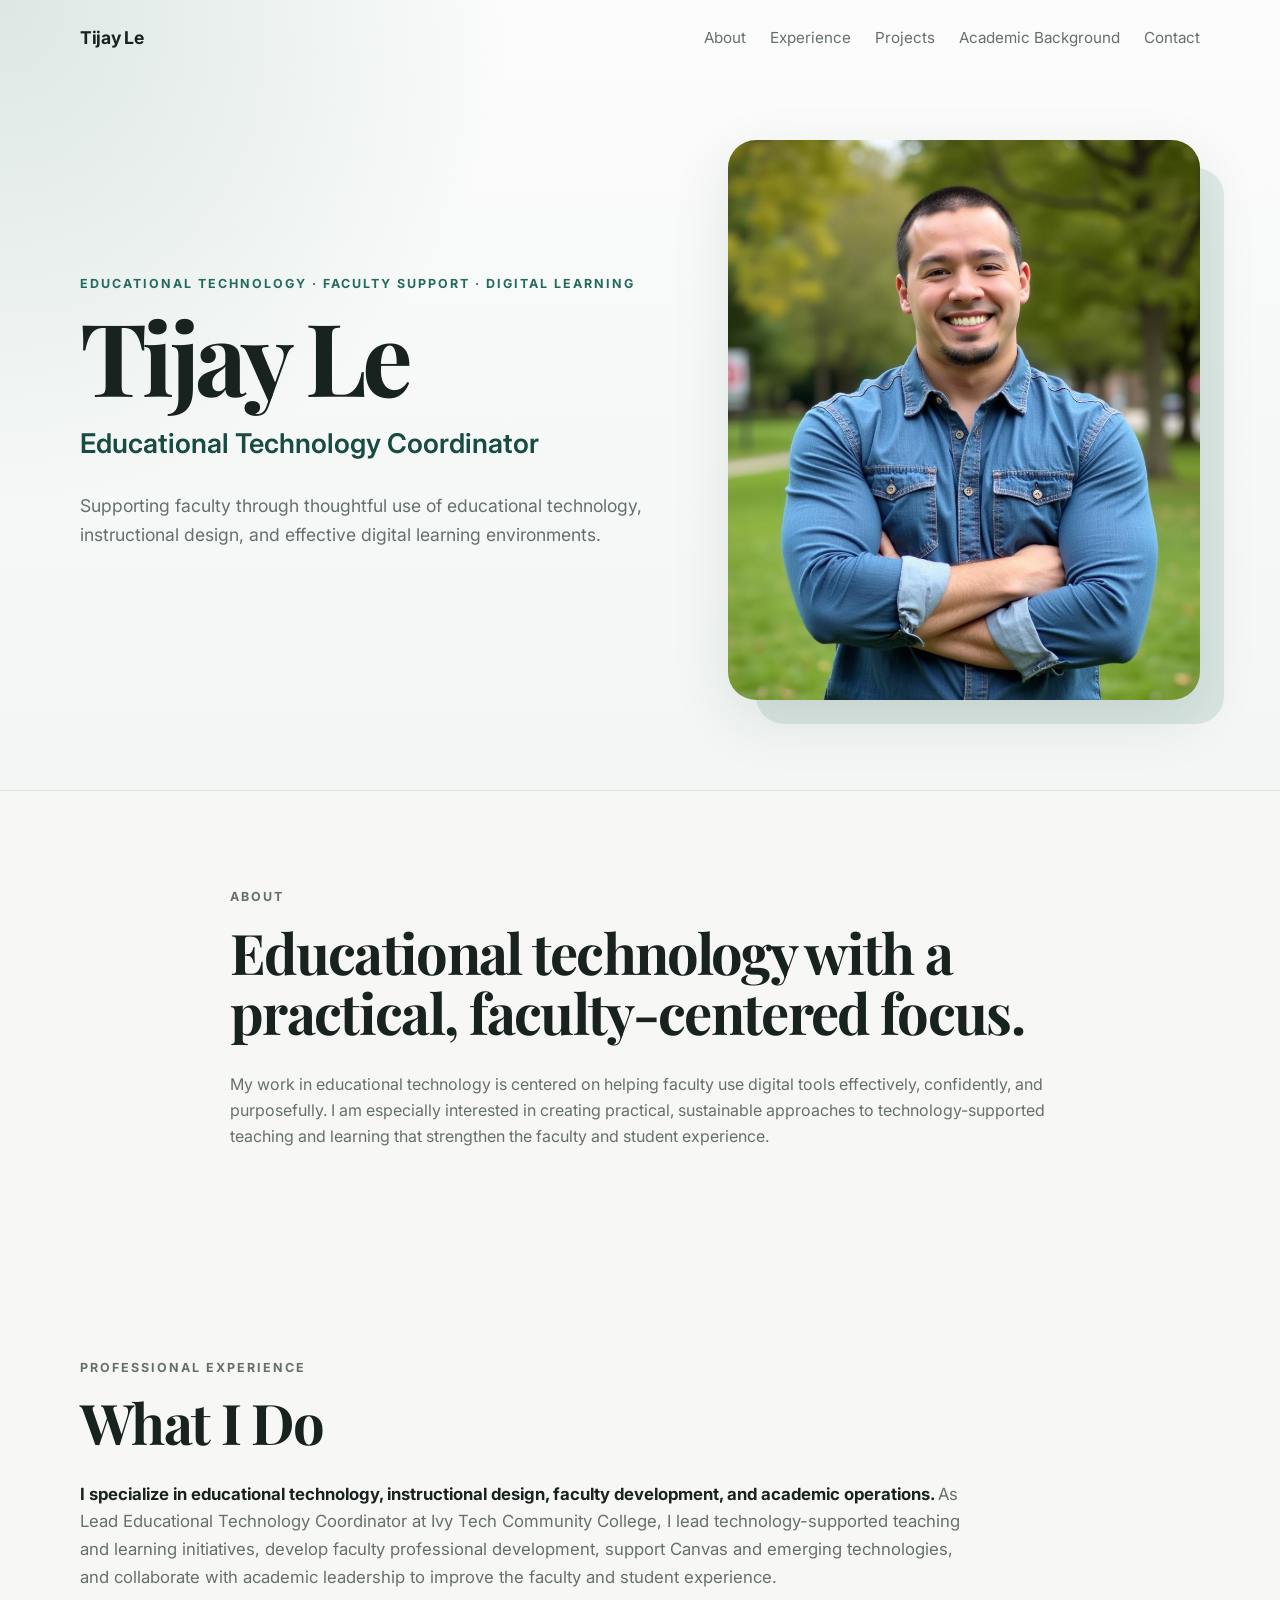
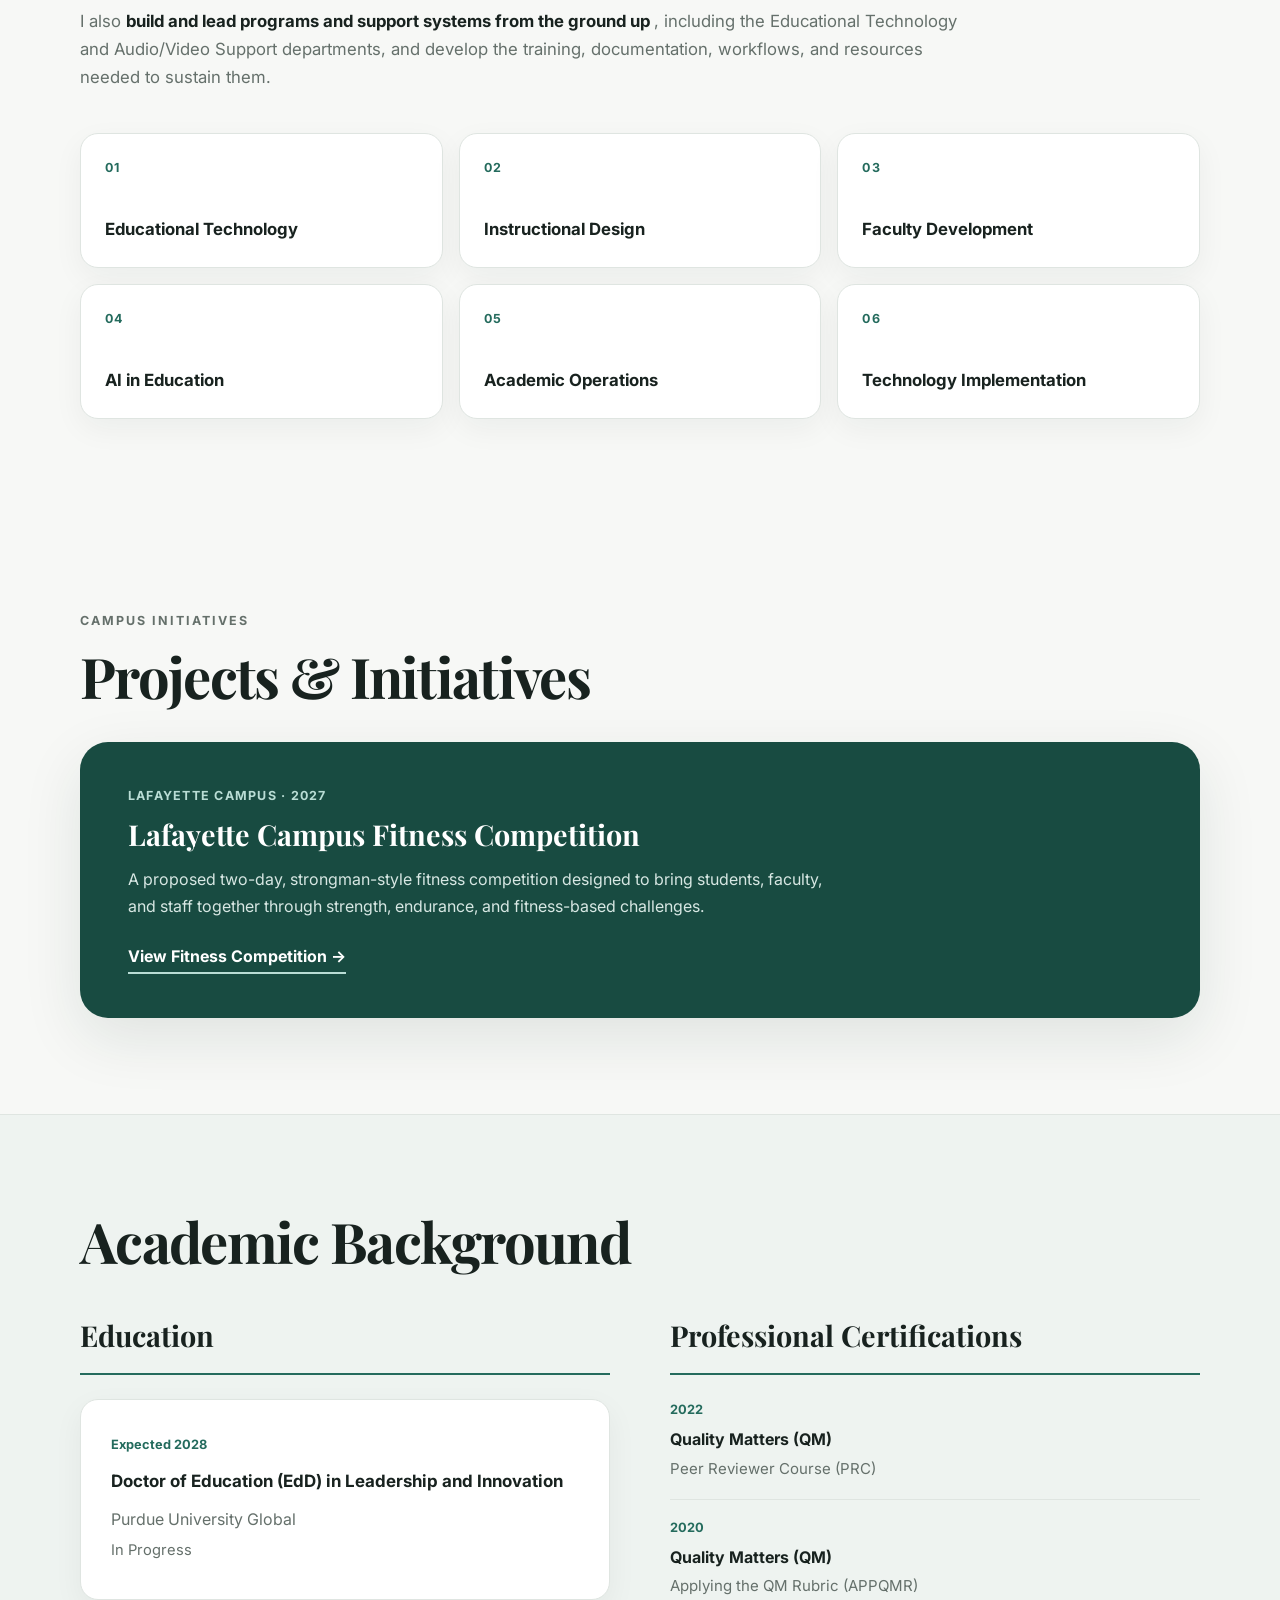
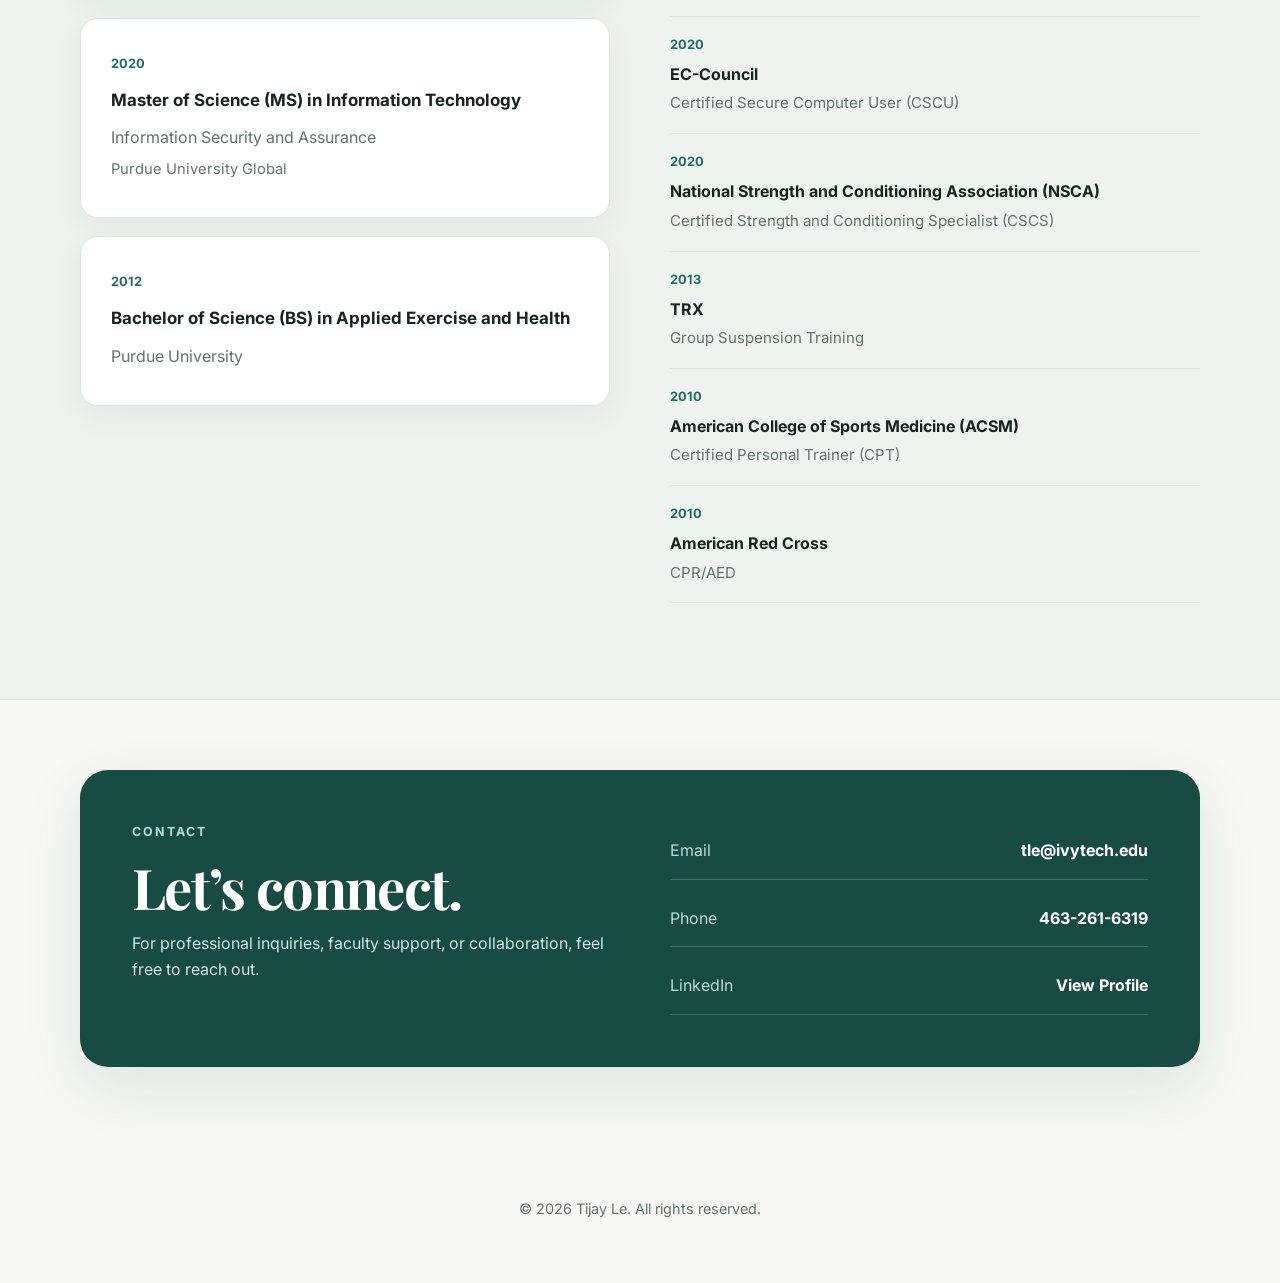
==== commit 5d971193: "Add Google Analytics tracking code Added Google Analytics tracking code to the HTML file." ====
--- a/index.html
+++ b/index.html
@@ -1,6 +1,14 @@
 <!DOCTYPE html>
 <html lang="en">
 <head>
+<!-- Google tag (gtag.js) -->
+<script async src="https://www.googletagmanager.com/gtag/js?id=G-Y2CLGW9JH9"></script>
+<script>
+  window.dataLayer = window.dataLayer || [];
+  function gtag(){dataLayer.push(arguments);}
+  gtag('js', new Date());
+  gtag('config', 'G-Y2CLGW9JH9');
+</script>
   <meta charset="UTF-8" />
   <meta name="viewport" content="width=device-width, initial-scale=1.0" />
 
--- a/styles.css
+++ b/styles.css
@@ -80,22 +80,31 @@
 
 .nav {
   min-height: 76px;
+
   display: flex;
+
   align-items: center;
+
   justify-content: space-between;
+
   gap: 24px;
 }
 
 .brand {
   font-weight: 700;
+
   letter-spacing: -0.02em;
+
   font-size: 1.1rem;
 }
 
 .nav-links {
   display: flex;
+
   gap: 24px;
+
   color: var(--muted);
+
   font-size: 0.95rem;
 }
 
@@ -116,6 +125,7 @@
   min-height: 650px;
 
   display: grid;
+
   grid-template-columns: 1.1fr 0.9fr;
 
   align-items: center;
@@ -128,9 +138,11 @@
 .eyebrow,
 .section-kicker {
   text-transform: uppercase;
+
   letter-spacing: 0.16em;
 
   font-size: 0.78rem;
+
   font-weight: 700;
 
   color: var(--accent);
@@ -291,17 +303,22 @@
 
   justify-content: space-between;
 
-  box-shadow: 0 10px 30px rgba(20, 45, 38, 0.05);
+  box-shadow:
+    0 10px 30px rgba(20, 45, 38, 0.05);
 
   transition:
     transform 0.2s ease,
-    border-color 0.2s ease;
+    border-color 0.2s ease,
+    box-shadow 0.2s ease;
 }
 
 .specialty-card:hover {
   transform: translateY(-3px);
 
   border-color: var(--accent);
+
+  box-shadow:
+    0 16px 35px rgba(20, 45, 38, 0.08);
 }
 
 .specialty-icon {
@@ -320,6 +337,103 @@
 
 
 /* =========================================
+   PROJECTS & INITIATIVES
+   ========================================= */
+
+#initiatives {
+  background: var(--bg);
+}
+
+.initiative-card {
+  margin-top: 35px;
+  max-width: 100%;
+
+  background: var(--accent-dark);
+  color: #ffffff;
+
+  border-radius: 28px;
+
+  padding: 44px 48px;
+
+  box-shadow: var(--shadow);
+
+  transition:
+    transform 0.2s ease,
+    box-shadow 0.2s ease;
+}
+
+.initiative-card:hover {
+  transform: translateY(-3px);
+
+  box-shadow:
+    0 22px 50px rgba(20, 45, 38, 0.16);
+}
+
+.initiative-label {
+  display: block;
+
+  margin-bottom: 10px;
+
+  color: #b9ddd5;
+
+  font-size: 0.78rem;
+
+  font-weight: 700;
+
+  letter-spacing: 0.1em;
+
+  text-transform: uppercase;
+}
+
+.initiative-card h3 {
+  margin-top: 0;
+
+  margin-bottom: 14px;
+
+  color: #ffffff;
+
+  font-family: "Playfair Display", Georgia, serif;
+
+  font-size: 1.8rem;
+
+  line-height: 1.25;
+}
+
+.initiative-card p {
+  max-width: 700px;
+
+  margin-bottom: 24px;
+
+  color: #d7e7e3;
+}
+
+.initiative-link {
+  display: inline-block;
+
+  color: #ffffff;
+
+  font-weight: 700;
+
+  border-bottom: 2px solid #b9ddd5;
+
+  padding-bottom: 3px;
+
+  transition:
+    color 0.2s ease,
+    transform 0.2s ease,
+    border-color 0.2s ease;
+}
+
+.initiative-link:hover {
+  color: #b9ddd5;
+
+  border-color: #ffffff;
+
+  transform: translateX(4px);
+}
+
+
+/* =========================================
    ACADEMIC BACKGROUND
    ========================================= */
 
@@ -391,6 +505,17 @@
 
   box-shadow:
     0 10px 30px rgba(20, 45, 38, 0.05);
+
+  transition:
+    transform 0.2s ease,
+    box-shadow 0.2s ease;
+}
+
+.card:hover {
+  transform: translateY(-2px);
+
+  box-shadow:
+    0 15px 35px rgba(20, 45, 38, 0.08);
 }
 
 .card h3 {
@@ -593,6 +718,10 @@
     gap: 50px;
   }
 
+  .initiative-card {
+    max-width: 100%;
+  }
+
   .contact-box {
     grid-template-columns: 1fr;
 
@@ -626,6 +755,20 @@
     inset: 18px -10px -16px 18px;
   }
 
+  .specialty-card {
+    min-height: 115px;
+
+    padding: 20px;
+  }
+
+  .initiative-card {
+    padding: 26px 22px;
+  }
+
+  .initiative-card h3 {
+    font-size: 1.5rem;
+  }
+
   .academic-columns {
     gap: 44px;
   }
